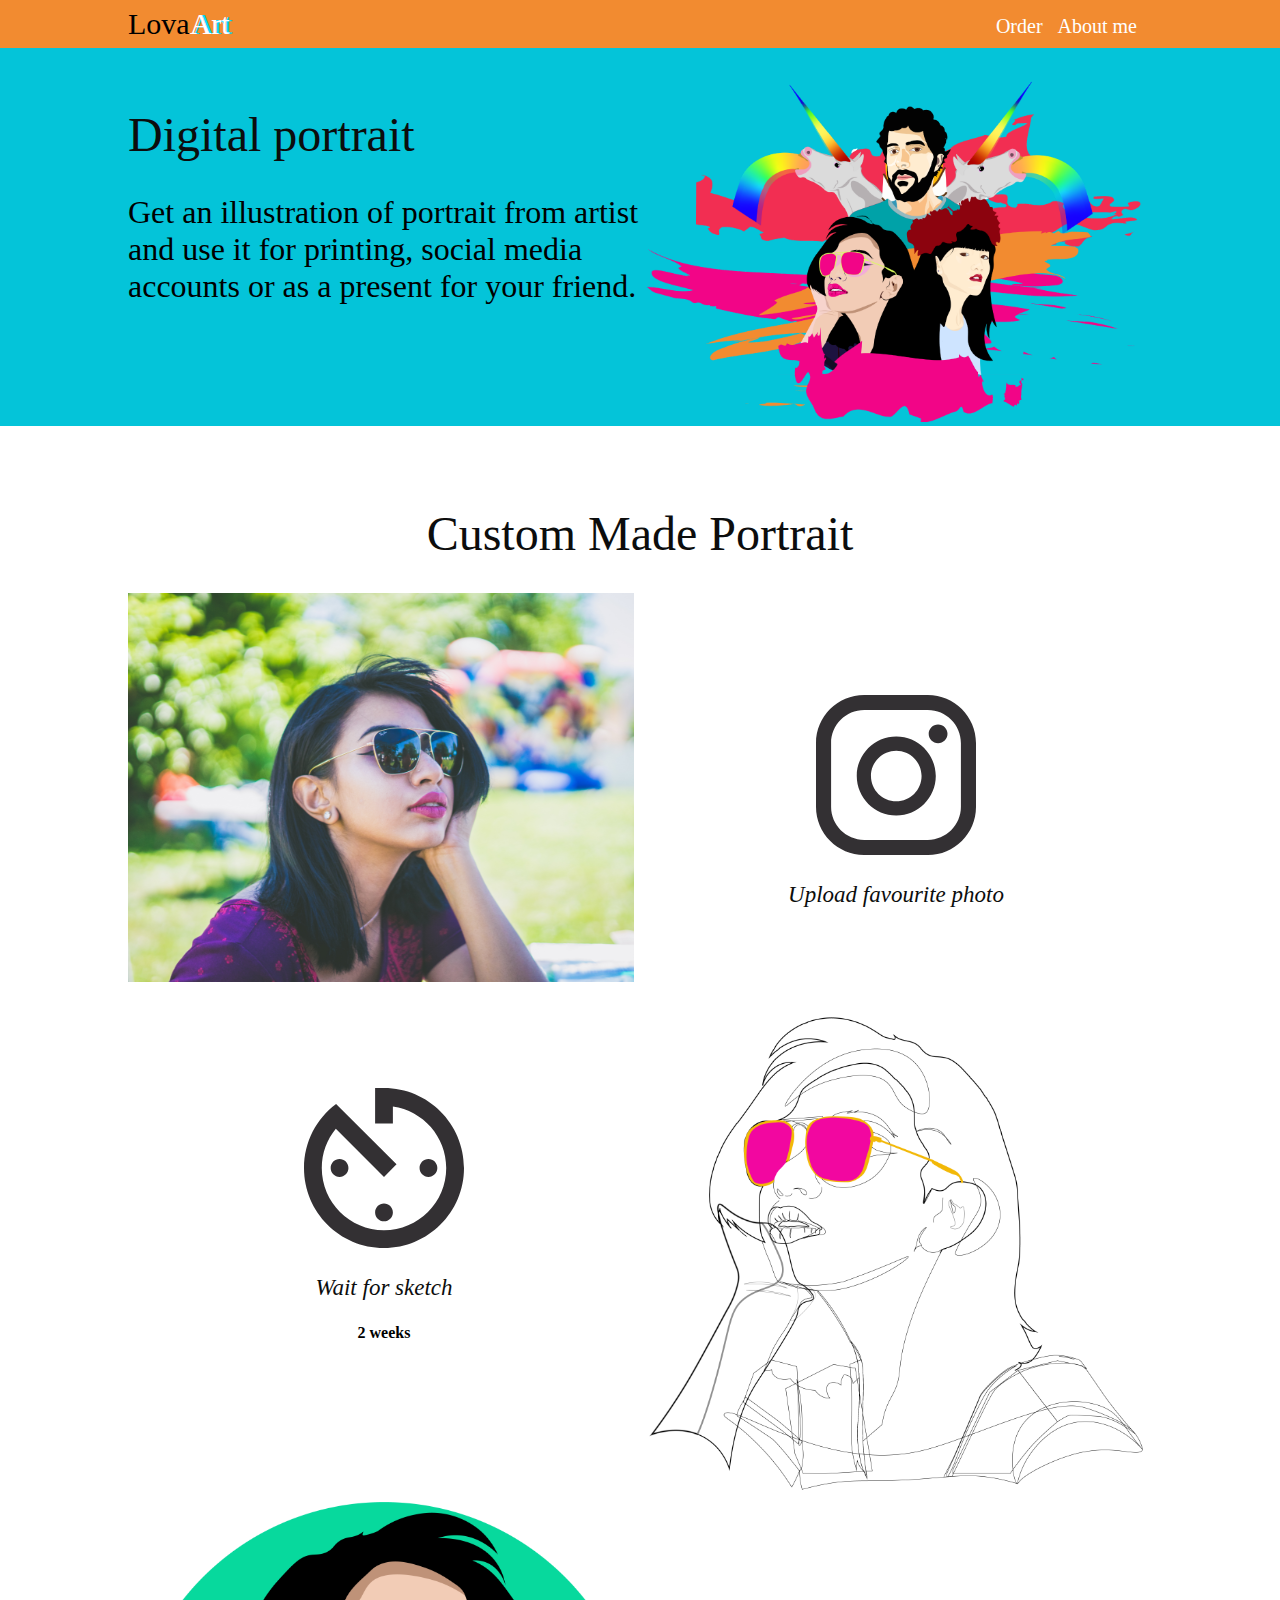
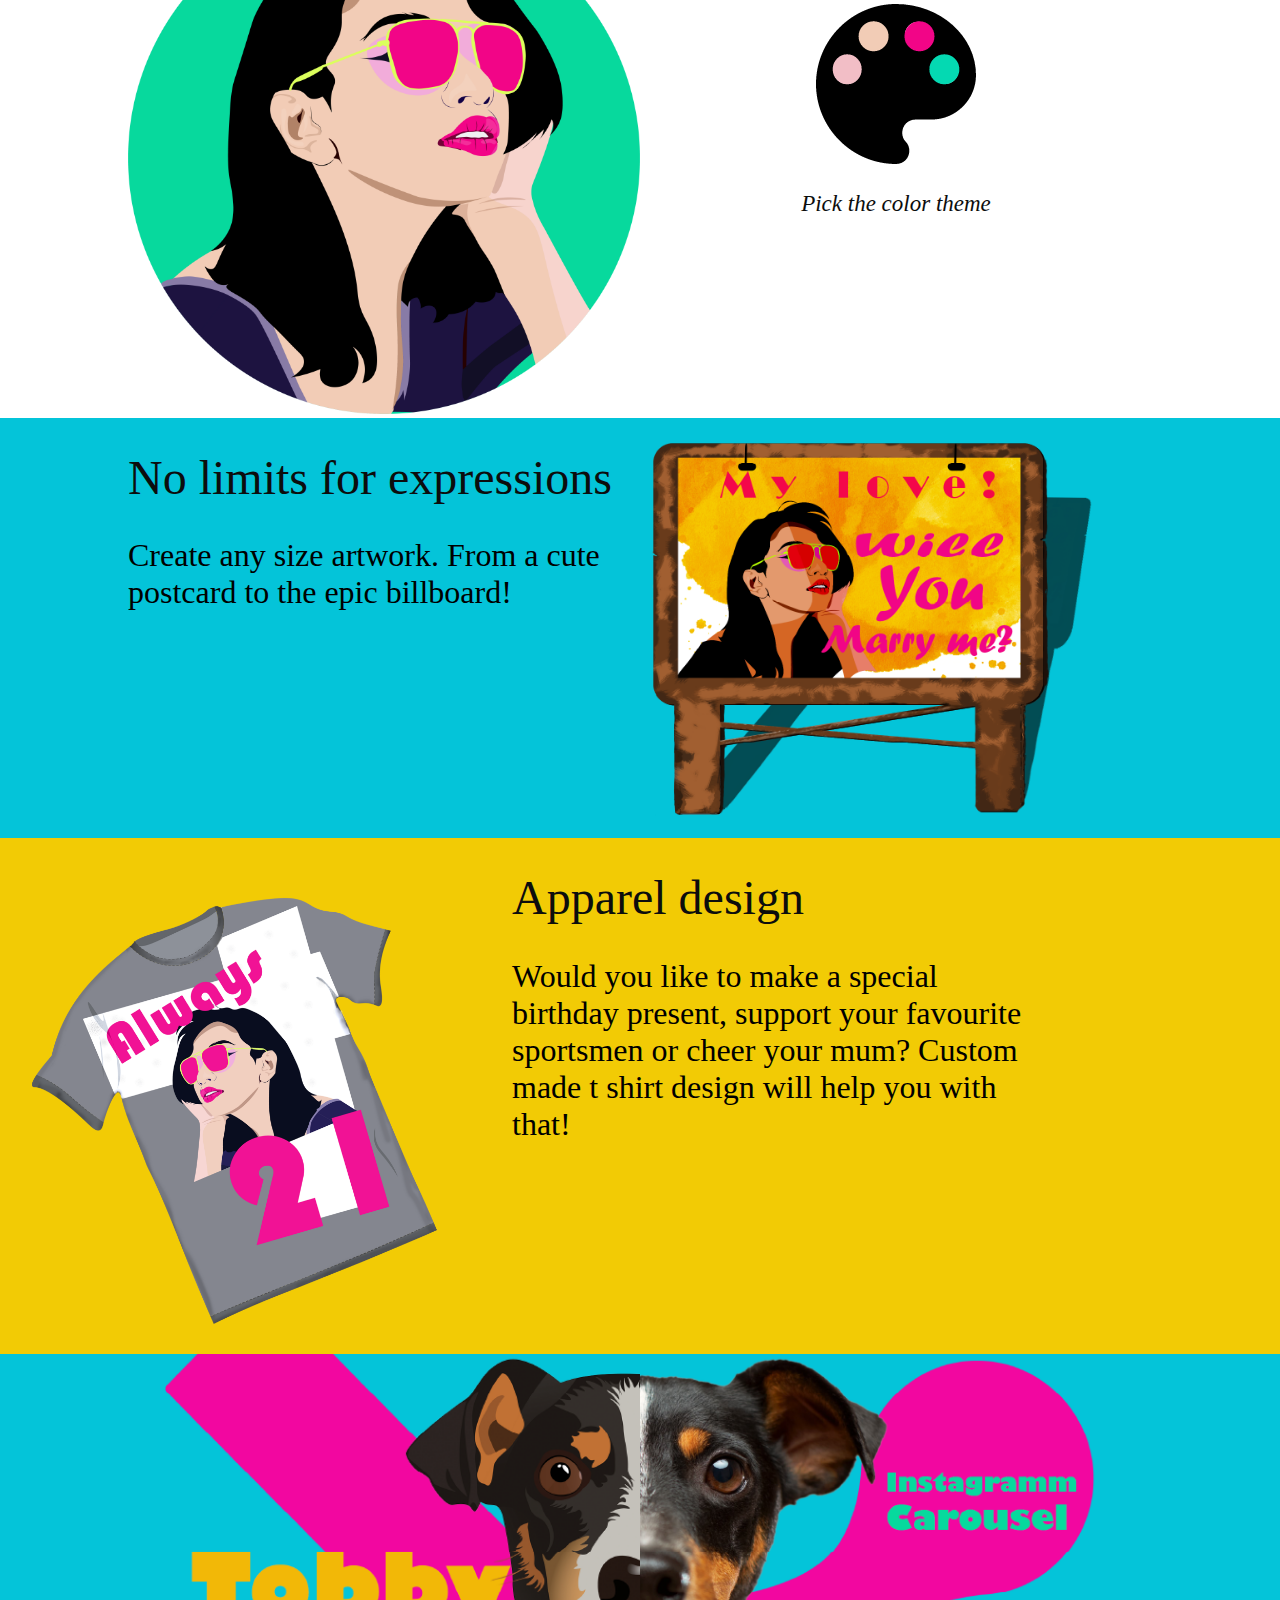
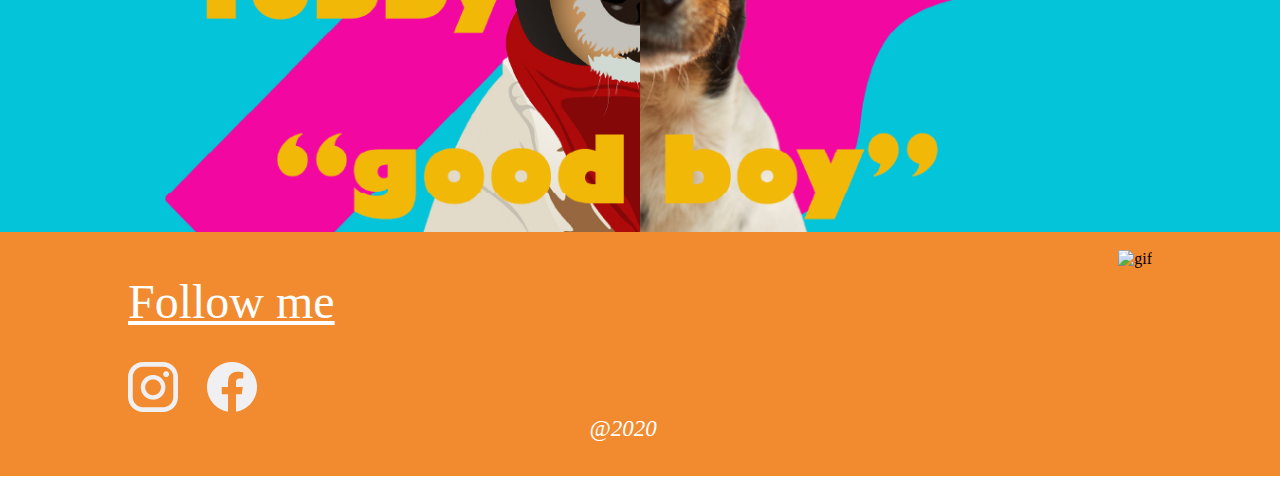
==== index.html @ 61b143bd "2ndItteration" ====
<!DOCTYPE html>
<html lang="en">
    <head>
        <!-- The head is used for metadata, data about data. None of this is displayed in the browser window! -->
        <meta charset="UTF-8">
        <title>LovaArt</title>
        <link rel="stylesheet" type="text/css" href="css/temp.css">
    </head>

    <body>
            <!-- Navigation & Header part-->
        <div class="top">
            <div class="top-container">
              <div id="nav-right">
                <ul>
                    <li><a href="index.html"><span id='lova'>Lova</span><span id='art'>Art</span></a></li>

                    <li><a class="navRightLink" href="about.html">About me</a></li>                    
                    <li><a class="navRightLink" href="order.html">Order</a></li>
         
                  </ul>              
              </div>
            </div>
          </div>

          <!-- Poster part-->
            <div id="poster">
                <div class="posterblock">
                    <div class="box1 order2"> 
                        <h1>Digital portrait</h1>
                        <h2>Get an illustration of portrait from artist and use it for printing, social media accounts or as a present for your friend.</h2>
                    </div>
                    <div class="box2 order1"> 
                        <img id="bannerImage" src="pictures/TopBoard.png" alt="Banner">
                    </div>
                </div>
            </div>

            

            <div class="spacer">
                <h1>Custom Made Portrait</h1>
            </div>
        <!--Process Part-->
            <section class="process">
            
                <div class="box3 order1">
                    <img class = "alignCenter850" src="pictures//Original.png" alt="Girl in a hoodie">
                </div>
                <div class="box4 order2">
                    <div class="center">
                        <img class="pushTop20 mediaHide850" src="pictures/Upload.png" alt="Upload">
                        <h3 class="center">Upload favourite photo</h3>
                    </div>
                </div>

                <div class="box3 order4">
                    <div class="center">
                    <img class="pushTop20 mediaHide850" src="pictures/Wait.png" alt="Wait">
                    <h3 class="center">Wait for sketch</h3>
                    <h4>2 weeks</h4>
                    </div>
                </div>
                <div class="box4 order3">
                    <img src="pictures/SketchHD.png" alt="Sketh of the girl">
                </div>
                
                <div class="box3 order5">
                    <img src="pictures/ColoredGirl.png" alt="Flat art Girl Portrait">
                </div>
                <div class="box4 order6">
                    <div class="center">
                    <img class="pushTop20 mediaHide850" src="pictures/Coloring.png" alt="Paint">
                    <h3 class="center">Pick the color theme</h3>
                    </div>
                </div>
            
        </section>            
           <!--offers Part-->
        <section class="promos">
            <div class="promoDiv">
                <div class="posterblock">
                    <div class="box1"> 
                        <h1>No limits for expressions</h1>
                        <h2>Create any size artwork. From a cute postcard to the epic billboard!</h2>
                    </div>
                    <div class="box2"> 
                        <img src="pictures/BoardwShadow.png" alt="Billboard with flatart">
                    </div>
                </div>
            </div> 

            <div  class="promoDiv, yellow">
                <div class="posterblock">
                    <div class="box1 order2"> 
                        <img src="pictures/ReadyTShirtFullRes.png"  alt="T-Shirt design">
                    </div>
                    <div class="box2 order1"> 
                        <h1>Apparel design</h1>
                        <h2>Would you like to make a special 
                            birthday present, support your favourite
                            sportsmen or cheer your mum?
                            
                            Custom made t shirt design will help you with that!</h2>
                    </div>
                </div>
            </div>
            

            <div class="promoDiv mediaHide850">
                <div class="posterblock">
                    <div class="bannerImage"> 
                        <img id="promoImage" src="pictures/Artboard1.png" alt="InstagrammCarousel">
                    </div>
                </div>
            </div> 

        </section>
        
        <footer>
            <div class="footer">
                <div class="footerInfo">
                    <img id="gifAbout" src="pictures/gifForWeb.gif" alt="gif">
                    <h1 class="contactLink" >Follow me</h1>
                    <div class="footerLink">
                    <img class="footerLinkImage" src="pictures/insta.png" alt="Link Instagram">

                    <img class="footerLinkImage" src="pictures/facebook.png" alt="Link facebook">                
                    </div>
                    <h3 style="color: white; margin: auto; text-align: center" class="mediaHide850">@2020</h3> 
                    
                </div>
                
            </div>
        </footer>
    </body>
</html>
---- css/temp.css ----
@import url('https://fonts.googleapis.com/css2?family=Pacifico&family=Permanent+Marker&display=swap');

body{
    background-color:#FFFFFF;
    margin: auto;
    max-width: 1280px;
    height: 100%;
    
   
}

/*Logo*/
#lova{
font-family: 'cooper';
font-size: 30px;
color: #000;
font-weight: black;
text-decoration: none;

}

#art{
    font-size: 30px;
    color: #fff;
    font-family: 'cooper';
    font-weight: black;
    text-decoration: none;
    text-shadow: 24px -40px 0px rgba(206,89,55,0), 3px 0px 0px #0BD5FF;
    }



h1{
    
    font-family: Gastromond;
    font-weight: normal;
    font-size: 3rem;
    text-align: left;
    color: #0c0d0d;
    
}
h2{
    font-family: Edita;
    font-weight: normal;
    font-size: 32px;
    text-align: left;
    color: #000;
}

h3{
    font-family: Edita;
    font-weight: normal;
    font-style: italic;
    font-size: 23px;
    text-align: left;
    color: #0c0d0d;
}

a{
    font-family: Edita;
    text-decoration: none;
    font-size: 20px;
    text-align: left;
    color: #fff;
    margin-right: 15px;
}

a:hover{
    color:#04C4D9;
}

p{
    font-family: Edita;
    font-size: 22;
}

.bold{
    font-weight: bold;
}

/* TopNAvigation */

 .top{
    position: absolute;
    top:0px;
    left: 0;
    display: flex;
    width: 100%;
    height: 48px;
    background-color: #F28B30;
 }
 
 .top-container{
    
    margin: auto;
    width: 55%;
    display: inline-block;
    
}
#nav-right{
    vertical-align: middle;
}
.navRightLink{
    float: right;
    margin-top: 8px;
    }
  ul {
    list-style-type: none;
    margin: 0;
    padding: 0;
  }

  li {
    display: inline;
    margin-right: 10px;
  }


#poster{
    display: flex;
    padding-top: 75px;
    width: 100%;
    top: 48px;
    background-color: #04C4D9;
}
.spacer{
    padding-top: 60px
}

/* Top poster */

.posterblock{
    width: 80%;
    display: inline-flex;
    margin:0px auto;
    justify-content: center;
}
#bannerImage{
    width: 100%;
}
.box1{
    width: 50%;
}

.box2{
    width: 50%;
    align-items: center;

}

.box3{
    margin: 0 auto;
    width:50%;
}  
.box4{   
    margin: 0 auto;
    width:50%;
}

.center{
    text-align: center;
}
.pushTop20{
    margin-top: 20%;
}


.spacer h1{
    text-align: center;
    align-self: center;
    width: 100%;
    margin-top: 20px;
}
.spacerTwo h2{
    text-align: center;
    align-self: center;
    width: 100%;
    margin-top: 20px;
}

.process{
    
    width: 80%;
    
    
    display: flex;
    flex-wrap: wrap;
    margin-left: auto;
    margin-right: auto;
    
    
}
img{
    max-width: 100%;
    max-height:100%;
}
.offers{
    position: absolute;
    left: 0;
    display: flex;
    align-items: center;
    width: 100%;
    height: 450px;
    background-color: #04C4D9;

}
.red{
    background-color: #F22E52;
}



/*Promos*/

.promoDiv{
    background-color: #04C4D9;
    width: 100%;
    display: flex;
    flex-direction: row;
}





/*footer*/


.footer {
    height: 244px;
    width: 100%;
    background: #F28B30;
    clear: both;
}

.footerInfo{
    width: 80%;
    height:100%;
    margin:auto;
    padding-top: 10px;
}

#promoImage{
    width: 100%;
    height: 100%;
}

.footerLink{
    color: white; 
    cursor: pointer; 
    
}
.footerLink :hover{
    color: black;
}

.footerLinkImage{
    margin-right: 10px;
    cursor: pointer; 
    margin-right: 25px;
}
.footerLinkImage:hover{
    filter: invert(100%);
}


.yellow{
    background-color: #F2CB05;
}

.contactLink{
    color: white; 
    cursor: pointer; 
    text-decoration: underline;
}

h1.contactLink:hover{
    color: #04C4D9;
}


/*Contact Me Page*/

/*Offer options*/
.row {
    
    display: flex;
    justify-content: space-between;
    flex-wrap: wrap;
    margin-left: auto;
    margin-right: auto;
    
  }

.column {
    float: left;
    display: flex;
    flex-direction: column;
    min-width: 200px;
    width: 27%;
    height: 500px;
    background-color: #F0F0F2;
    padding: 20px;
    //border-style: solid;
    margin: auto;
    text-align: center;
    
  }
  
 .column h2{
    text-align: center;
 }

 .column h3{
    text-align: center;
 }


 .clickable:active{
    
     border:5px solid #04D9B2;
 }

/*Contact Form*/

input[type=text], select, textarea {
    font-family: Edita;
    font-size: 28px;
    font-style: italic;
    color: black;
    width: 100%; 
    padding: 12px; 
    background-color: #E9E9E9;
    box-sizing: border-box; 
    margin-top: 8px; 
    margin-bottom: 16px; 
    resize: vertical; 
    border:  #959595;
  }

  ::placeholder { 
    color: black;
    opacity: 1; 
  }



  .centerDiv{
    text-align: center;
    margin: auto;
  }

  #submitButton{
    font-family: Edita;
    font-weight: bold;
    font-size: 60px;
    background-color: #FFFFFF;
    color: #707070;
    padding: 4px 10px 0px 10px;
    border: 3px solid #959595;
    border-radius: 12px;
    cursor: pointer;
   
  }

  #submitButton:hover{
    background-color: #dadada;
    color: rgb(4, 158, 4);
    border: 3px solid rgb(4, 158, 4);;
    box-sizing: border-box;
  }
  
  /* Add a background color and some padding around the form */
  .container {
    border-radius: 5px;
    //background-color: #f2f2f2; 
    padding: 20px;
   
  }

    #subject{
    
    background-color: white;
    border: 1px solid black;
    }


    /*About Page Start*/
    .aboutBox{
        display: flex;
        flex-direction: row;
    }

    .aboutImage{
        width: 50%;
    }
    .aboutImage h3{
    text-align: center;
}

    .aboutText{
        width: 50%;
        margin-left: 10px;
    }
    
    #gifAbout{
    height: 80%;
    float: right;
    margin-top: 8px;
        
    }

    /*About Ends Start*/


    /* Thank you */
    .divFlex{
        display: flex;
    }
    .thanksText{
        text-align: center;
        color: #000;
    }


/* Media */
@media only screen and (max-width: 1500px) {
    .top-container {
        width: 80%;
    }
}




@media only screen and (max-width: 850px) {
   

     .top-container {
            width: 80%;
    }
    

    h1{
        font-size: 2rem;
        text-align: center;
    }

    h2{
        font-size: 1.2rem;
    }

    li {
        display: inline;
        margin-right: auto;
      }
    
   
    .posterblock{
        display: flex;
        flex-direction: column;
        width: 80%;
        margin:0px auto;
        justify-content: center;
    }
    
    .process {
        width: 100%;
        display: flex;
        flex-wrap: wrap;
        flex-direction: column;
    }
    
    .box1{
        margin:0px auto;
        width:100%;
        
    }
    .box2{
        margin:0px auto;
        width:100%;
        order: 1;
        
    }

    .box3{
        margin:0px auto;
        width:100%;
        
    }  
    .box4{
        margin:0px auto;
        width:100%;
    }
    .order1{
        order: 1
    }
    
    .order2{
        order:2
    }
    
    .order3{
        order: 3
    }

    .order4{
        order: 4
    }
    
    .order5{
        order: 5
    }
    
    .order6{
        order: 6
    }

    .mediaHide850{
        display: none;
    }

    .alignCenter850{
        display: block;
        margin-left: auto;
        margin-right: auto;
    }

    .footer{
        height: 180px;
    }
    .footerLink {
        margin: auto;
        display: flex;
        height: 25%;
        width: 25%;
    }


    .footerLinkImage{
        margin: auto;  
        max-width: 25px;
        max-height: auto;
    }

    #gifAbout{
        display: none;
    }

 

 
    /*Contact form media queries*/

    .row{
        justify-content: space-evenly;
    }

    .column{
    height: 300px;
    width: 33%;
    border: 1px solid black;
    min-width: none;
    }

    .three{
        margin-top: 10px;
    }

} 
/*End of media 850*/







@media only screen and (max-width: 540px) {


    /* Global and Main Page*/

    h1{
        font-size: 1.5rem;
    }
    h2{
        font-size: 1rem;
    }
    h3{
        font-size:1rem;
    }
    a{
        font-size: 12px;
    }

    p {

        font-size: 14px;
    }

    #lova{
        font-family: 'cooper';
        font-size: 15px;
        color: #000;
        font-weight: black;
        text-decoration: none;
        
        }
        
    #art{
            font-size: 15px;
            color: #fff;
            font-family: 'cooper';
            font-weight: black;
            text-decoration: none;
            text-shadow: 24px -40px 0px rgba(206,89,55,0), 3px 0px 0px #0BD5FF;
    }

    .navRightLink {
        margin-top: 4px;
    }

    .spacer{
        padding-top: 20px
    }

    .top{
        height: 24px;
    }
    #poster{
        padding-top: 38px;
    }

    .footer{
        height: 122px;
    }

    .footerLink {
        margin: auto;
        display: flex;
        height: 25%;
        width: 25%;
    }

    .footerLinkImage{
        margin: auto;  
        max-width: 25px;
        max-height: auto;
    }
    #gifAbout {
        height: 10%;
        width: 19%;
        float: right;
        margin-top: 8px;
    }

    .column {
        float: left;
        display: flex;
        flex-direction: column;
        min-width: 200px;
        width: 27%;
        height: 500px;
        background-color: #F0F0F2;
        padding: 10px;
        border-style: solid;
        margin: auto;
        text-align: center;
        flex-wrap: wrap;
        justify-content: center;
    }

    input[type=text], select, textarea {
        font-size: 14px;
    }

    #submitButton {
        font-family: Edita;
        font-weight: bold;
        font-size: 40px;
        background-color: #FFFFFF;
        color: #707070;
        padding: 4px 10px 0px 10px;
        border: 3px solid #959595;
        border-radius: 8px;
        cursor: pointer;
        
        
    }


    /*Contact form media queries*/

    .row{
        justify-content: space-evenly;
    }

    .column{
    height: 300px;
    width: 33%;
    border: 1px solid black;
    min-width: none;
    }

    .three{
        margin-top: 10px;
    }


}
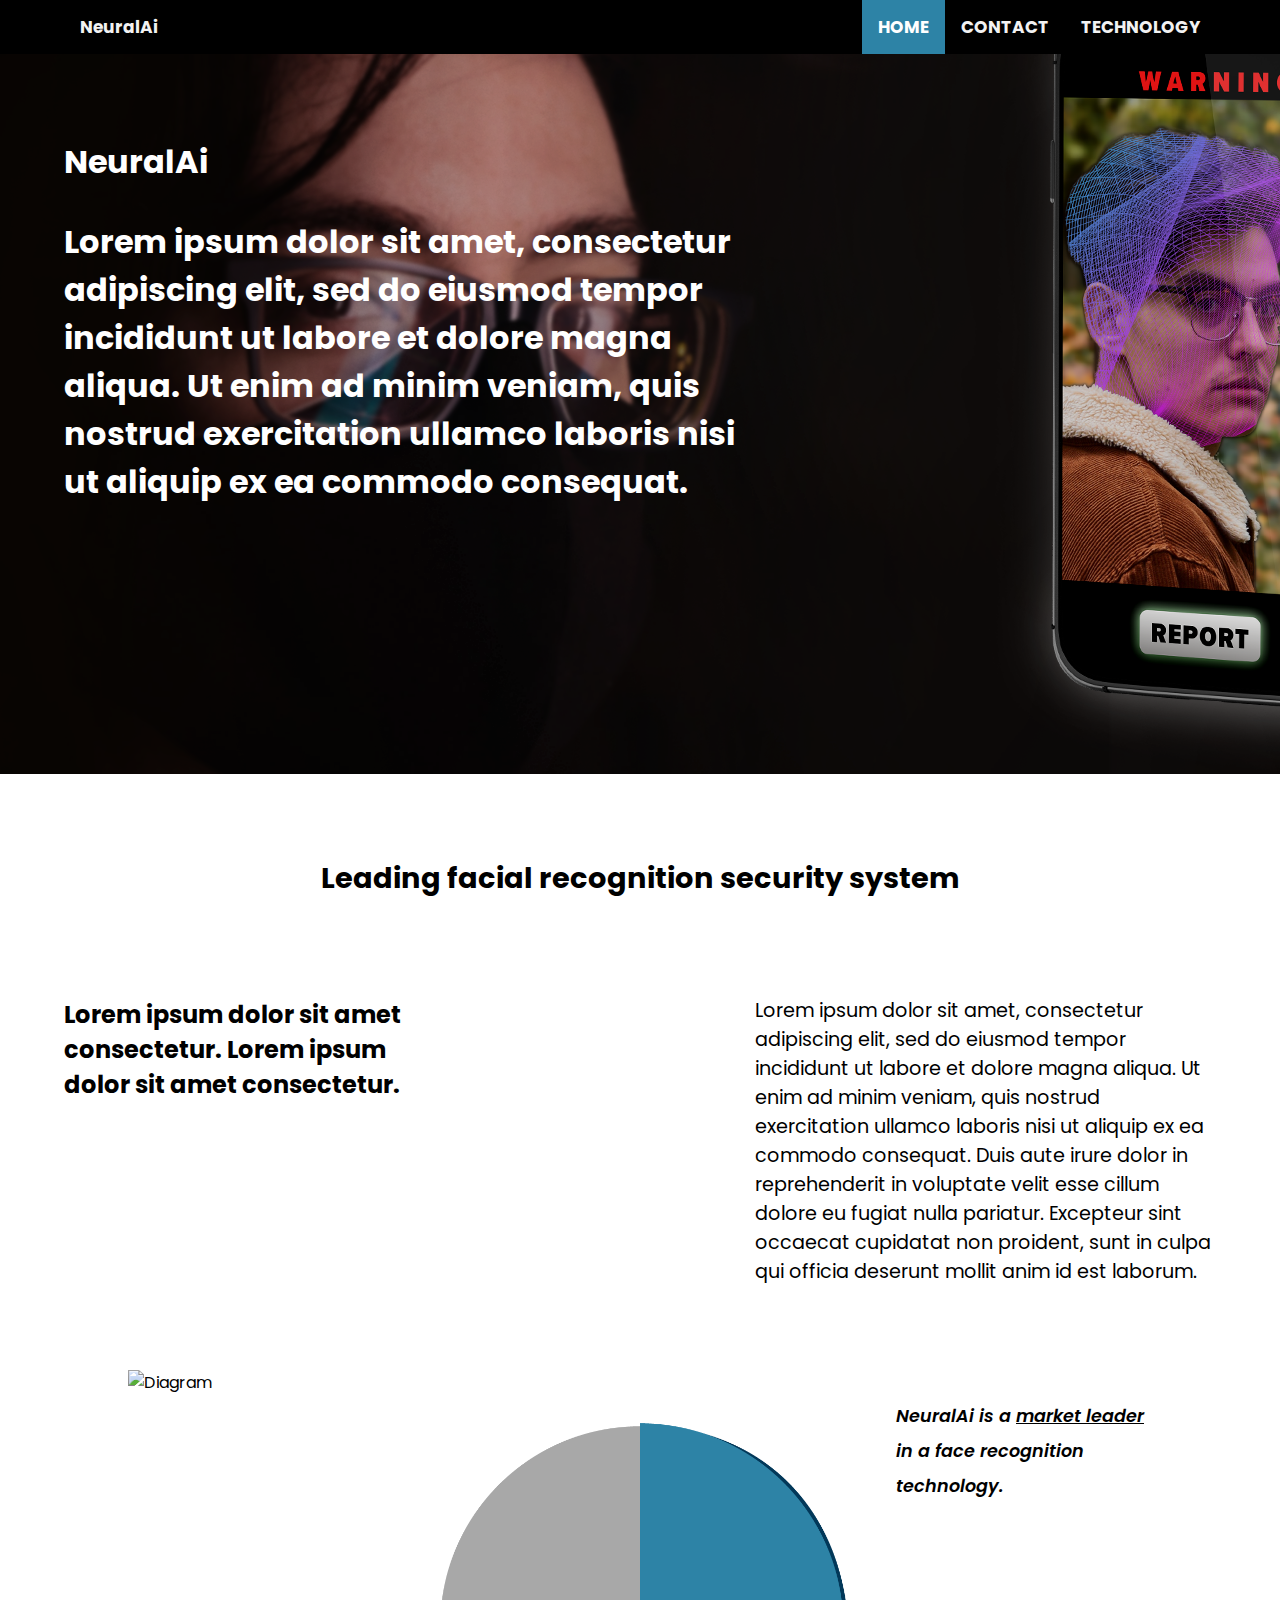
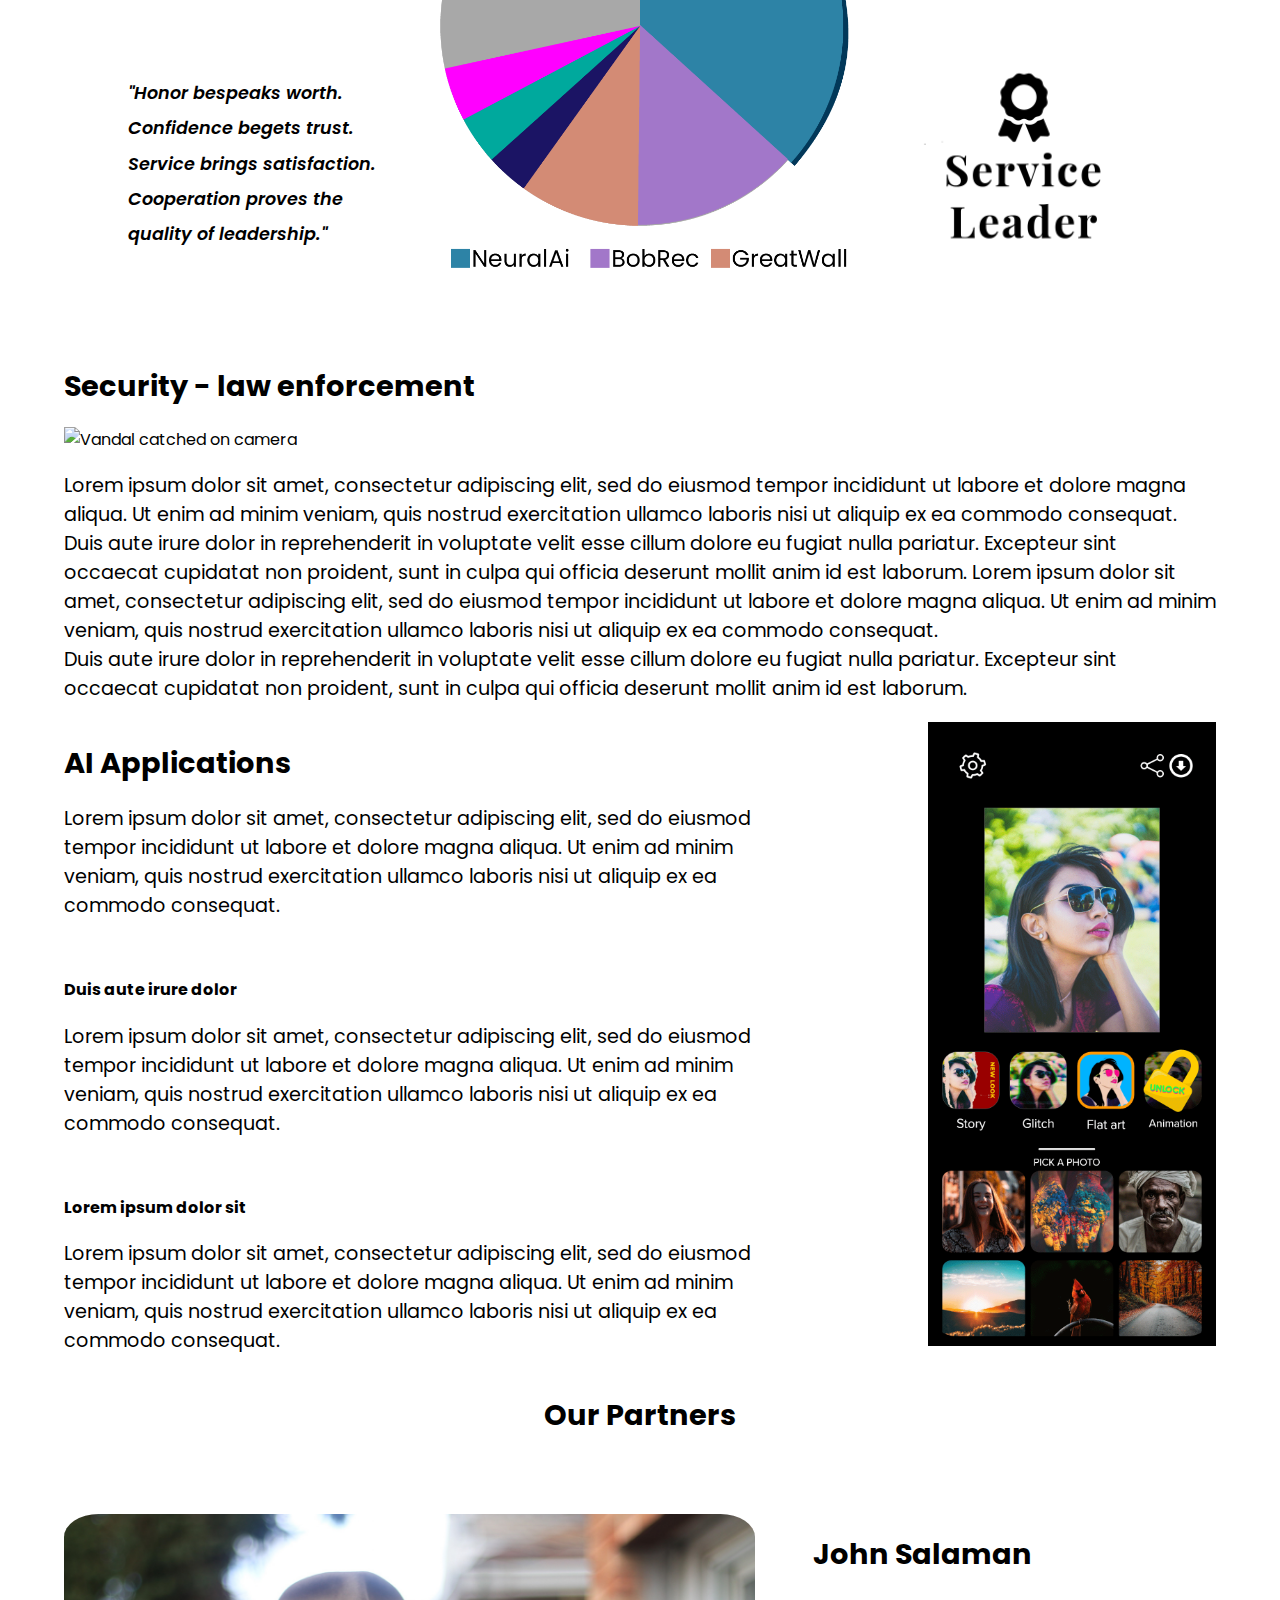
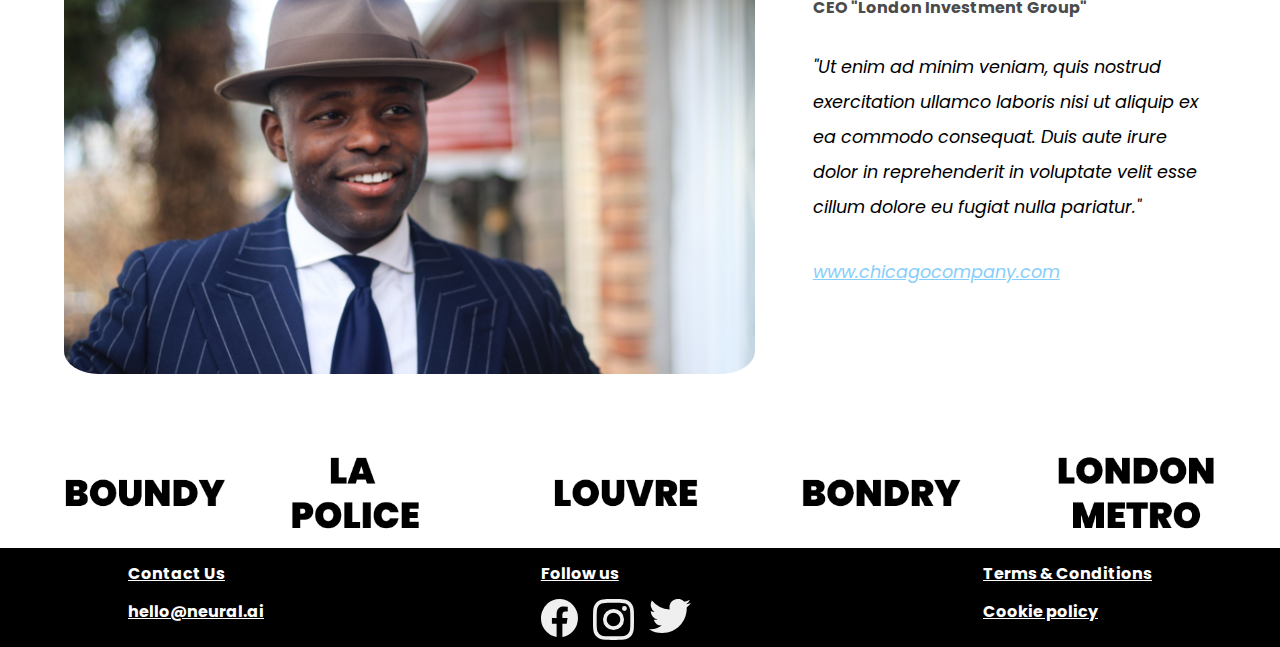
==== commit 1b7cd500: "no folder" ====
--- a/index.html
+++ b/index.html
@@ -1,138 +1,188 @@
+<!doctype html>
 
-<!DOCTYPE html>
 <html lang="en">
-    <head>
-        <!-- The head is used for metadata, data about data. None of this is displayed in the browser window! -->
-        <meta charset="UTF-8">
-        <title>LovaArt</title>
-        <link rel="stylesheet" type="text/css" href="css/temp.css">
-    </head>
+<head>
+  <meta charset="utf-8">
 
-    <body>
-            <!-- Navigation & Header part-->
-        <div class="top">
-            <div class="top-container">
-              <div id="nav-right">
-                <ul>
-                    <li><a href="index.html"><span id='lova'>Lova</span><span id='art'>Art</span></a></li>
+  <title>NeuralAi</title>
+  <meta name="description" content="NeuralAi">
+  <meta name="author" content="SitePoint">
 
-                    <li><a class="navRightLink" href="about.html">About me</a></li>                    
-                    <li><a class="navRightLink" href="order.html">Order</a></li>
-         
-                  </ul>              
-              </div>
+  <link rel="stylesheet" href="style.css">
+  <link rel="stylesheet" href="https://cdnjs.cloudflare.com/ajax/libs/font-awesome/4.7.0/css/font-awesome.min.css">
+  
+
+  <link rel="preconnect" href="https://fonts.gstatic.com">
+  <link href="https://fonts.googleapis.com/css2?family=Poppins:ital,wght@0,100;0,200;0,300;0,400;0,500;0,600;0,700;0,800;0,900;1,100;1,200;1,300;1,400;1,500;1,600;1,700;1,800;1,900&display=swap" rel="stylesheet">
+    
+  <link rel="preconnect" href="https://fonts.gstatic.com">
+  <link href="https://fonts.googleapis.com/css2?family=Yusei+Magic&display=swap" rel="stylesheet">
+
+</head>
+
+<body>
+    <header>
+        <div class="sectionWidthHeader">
+        <div class="topnav" id="myTopnav">
+            <a  href="index.html" id="logo">NeuralAi</a>
+            <a  href="tech.html">TECHNOLOGY</a>
+            <a  href="Contact.html">CONTACT</a>
+            <a  class="active" href="index.html">HOME</a>
+            
+            <a href="javascript:void(0);" class="icon" onclick="myFunction()">
+              <i class="fa fa-bars"></i>
+            </a>
+          </div>
+        </div>
+    </header>
+
+        <section class="posterSection">
+            <div class="sectionWidth">
+                <div class="posterText">
+                <h2>NeuralAi</h2>
+                <h3>Lorem ipsum dolor sit amet, consectetur adipiscing elit, sed do eiusmod tempor incididunt ut labore et dolore magna aliqua. Ut enim ad minim veniam, quis nostrud exercitation ullamco laboris nisi ut aliquip ex ea commodo consequat.</h3>
             </div>
-          </div>
+        </div>
+        </section>
 
-          <!-- Poster part-->
-            <div id="poster">
-                <div class="posterblock">
-                    <div class="box1 order2"> 
-                        <h1>Digital portrait</h1>
-                        <h2>Get an illustration of portrait from artist and use it for printing, social media accounts or as a present for your friend.</h2>
+        <div class="sectionWidth paddingTop5">
+            <h1 class="centerText removeSmallScreen">Leading facial recognition security system</h1>
+            <div class="aboutFlex paddingTop5">
+                <div class="leftAbout">
+                    <h2>Lorem ipsum dolor sit amet consectetur. Lorem ipsum dolor sit amet consectetur. </h2>
+                </div>
+                <div class="rightAbout">
+                    <p class="aboutParagraph">Lorem ipsum dolor sit amet, consectetur adipiscing elit, sed do  eiusmod tempor incididunt ut labore et dolore magna aliqua. Ut enim ad minim veniam, quis nostrud exercitation ullamco laboris nisi ut aliquip ex ea commodo consequat. Duis aute irure dolor in reprehenderit in voluptate velit esse cillum dolore eu fugiat nulla pariatur. Excepteur sint occaecat cupidatat non proident, sunt in culpa qui officia deserunt mollit anim id est laborum.</p>
+                </div>
+            </div>
+        </div>
+
+
+    
+        <div class="diagramSection paddingTop5">
+
+
+            <div class="flex-container">
+
+                <div class="flex-items25">
+                    <div class="flex-row">
+                            <div class="diagramImage">
+                                <img  class="pain" src="Images/forbes.png" alt="Diagram">
+                            </div>
+                        </div>
+
+                        <div class="flex-row">
+                            <div class="diagramImages">
+                                <h5 class="quoteDiagram">
+                                    "Honor bespeaks worth. Confidence begets trust. Service brings satisfaction. Cooperation proves the quality of leadership."</h5>
+                            </div>
+                        </div>
                     </div>
-                    <div class="box2 order1"> 
-                        <img id="bannerImage" src="pictures/TopBoard.png" alt="Banner">
-                    </div>
+                    
+                    
+                
+
+                <div class="flex-items50">
+                    <div class="diagramImage">
+                        <img  class="pain" src="Images/Diagram.png" alt="Diagram"></div>
+                </div>
+
+                <div class="flex-items25">
+                    <div class="flex-row">
+                            <div class="diagramImages">
+                                <div class="quoteDiagram">
+                                <h5>NeuralAi is a <span style="text-decoration: underline;">market leader</span> in a face recognition technology.</h5>
+                                </div>
+                            </div>
+                        </div>
+
+                        <div class="flex-row">
+                            <div class="diagramImage">
+                                <img  class="pain" src="Images/GoodPerspective.png" alt="Buisness grow">
+                            </div>
+                        </div>
+                </div>
+             </div>
+        </div>
+
+        <div class="sectionWidth paddingTop5">
+            <h1>Security - law enforcement</h1>
+            <div class="upperShowcase">
+                <div class="leftUpperShowcaseImage">
+                    <img  class="pain" src="Images/CriminalRecorded.png" alt="Vandal catched on camera">
+                </div>
+
+                <div class="rightUpperShowcaseText">
+                        <p>Lorem ipsum dolor sit amet, consectetur adipiscing elit, sed do eiusmod tempor incididunt ut labore et dolore magna aliqua. Ut enim ad minim veniam, quis nostrud exercitation ullamco laboris nisi ut aliquip ex ea commodo consequat. </br>    Duis aute irure dolor in reprehenderit in voluptate velit esse cillum dolore eu fugiat nulla pariatur. Excepteur sint occaecat cupidatat non proident, sunt in culpa qui officia deserunt mollit anim id est laborum. Lorem ipsum dolor sit amet, consectetur adipiscing elit, sed do eiusmod tempor incididunt ut labore et dolore magna aliqua. Ut enim ad minim veniam, quis nostrud exercitation ullamco laboris nisi ut aliquip ex ea commodo consequat.</br>   Duis aute irure dolor in reprehenderit in voluptate velit esse cillum dolore eu fugiat nulla pariatur. Excepteur sint occaecat cupidatat non proident, sunt in culpa qui officia deserunt mollit anim id est laborum. </p>
                 </div>
             </div>
 
-            
+            <div class="bottomShowcase">
+                <div class="leftBottomShowcaseText">
+                    <h1>AI Applications</h1>
+                    <p>Lorem ipsum dolor sit amet, consectetur adipiscing elit, sed do eiusmod tempor incididunt ut labore et dolore magna aliqua. Ut enim ad minim veniam, quis nostrud exercitation ullamco laboris nisi ut aliquip ex ea commodo consequat. </p>
+                    <br>
+                    <h2>Duis aute irure dolor</h2>
+                    <p>Lorem ipsum dolor sit amet, consectetur adipiscing elit, sed do eiusmod tempor incididunt ut labore et dolore magna aliqua. Ut enim ad minim veniam, quis nostrud exercitation ullamco laboris nisi ut aliquip ex ea commodo consequat. </p>
+                    <br>
+                    <h2>Lorem ipsum dolor sit </h2>
+                    <p>Lorem ipsum dolor sit amet, consectetur adipiscing elit, sed do eiusmod tempor incididunt ut labore et dolore magna aliqua. Ut enim ad minim veniam, quis nostrud exercitation ullamco laboris nisi ut aliquip ex ea commodo consequat. </p>
+                </div>
+                <div class="rightBottomShowcaseImage">
+                    <img  class="pain smallScreenImage" src="Images/3Screen.png" alt="Face Application Transformer">
+                    <img  class="pain bigScreenGif" src="Images/portraitMixing.gif" alt="Gif">
+                </div>
+            </div>
+        </div>
 
-            <div class="spacer">
-                <h1>Custom Made Portrait</h1>
-            </div>
-        <!--Process Part-->
-            <section class="process">
-            
-                <div class="box3 order1">
-                    <img class = "alignCenter850" src="pictures//Original.png" alt="Girl in a hoodie">
-                </div>
-                <div class="box4 order2">
-                    <div class="center">
-                        <img class="pushTop20 mediaHide850" src="pictures/Upload.png" alt="Upload">
-                        <h3 class="center">Upload favourite photo</h3>
-                    </div>
+        <div class="sectionWidth">
+            <h1 class="centerText">Our Partners</h1>
+            <div class="flexWrapper paddingTop5">
+                <div class="partnerphoto"> 
+                    <img  class="pain borderRadius" src="Images/dapper-joe-RBE8ZZV.jpg" alt="Investor">
                 </div>
 
-                <div class="box3 order4">
-                    <div class="center">
-                    <img class="pushTop20 mediaHide850" src="pictures/Wait.png" alt="Wait">
-                    <h3 class="center">Wait for sketch</h3>
-                    <h4>2 weeks</h4>
-                    </div>
-                </div>
-                <div class="box4 order3">
-                    <img src="pictures/SketchHD.png" alt="Sketh of the girl">
-                </div>
-                
-                <div class="box3 order5">
-                    <img src="pictures/ColoredGirl.png" alt="Flat art Girl Portrait">
-                </div>
-                <div class="box4 order6">
-                    <div class="center">
-                    <img class="pushTop20 mediaHide850" src="pictures/Coloring.png" alt="Paint">
-                    <h3 class="center">Pick the color theme</h3>
-                    </div>
-                </div>
-            
-        </section>            
-           <!--offers Part-->
-        <section class="promos">
-            <div class="promoDiv">
-                <div class="posterblock">
-                    <div class="box1"> 
-                        <h1>No limits for expressions</h1>
-                        <h2>Create any size artwork. From a cute postcard to the epic billboard!</h2>
-                    </div>
-                    <div class="box2"> 
-                        <img src="pictures/BoardwShadow.png" alt="Billboard with flatart">
-                    </div>
-                </div>
-            </div> 
-
-            <div  class="promoDiv, yellow">
-                <div class="posterblock">
-                    <div class="box1 order2"> 
-                        <img src="pictures/ReadyTShirtFullRes.png"  alt="T-Shirt design">
-                    </div>
-                    <div class="box2 order1"> 
-                        <h1>Apparel design</h1>
-                        <h2>Would you like to make a special 
-                            birthday present, support your favourite
-                            sportsmen or cheer your mum?
-                            
-                            Custom made t shirt design will help you with that!</h2>
-                    </div>
+                <div class="partnerText"> 
+                    <h1>John Salaman</h1>
+                    <h2 style="color:rgb(75, 75, 75)">CEO "London Investment Group"</h2>
+                    <h5 class="partnerDescription">"Ut enim ad minim veniam, quis nostrud exercitation ullamco laboris nisi ut aliquip ex ea commodo consequat. Duis aute irure dolor in reprehenderit in voluptate velit esse cillum dolore eu fugiat nulla pariatur."</h5>
+                    <h5 class="link"><a href="https://en.wikipedia.org/wiki/List_of_companies_in_the_Chicago_metropolitan_area" target="_blank">www.chicagocompany.com</a></h5>
                 </div>
             </div>
+        </div>
+
+        <div class="sectionWidth paddingTop5">
+            <img  class="pain borderRadius" src="Images/partnerList.png" alt="partnerlist">
+        </div>
+</body>
+<footer>
+    <div class="footerWraper">
+        <div class="footerColumn">
+            <h2 class="footerLink"><a href="">Contact Us</a></h2>
+            <h2 class="footerLink">hello@neural.ai</h2>
+        </div>
+        <div class="footerColumn centerFooterColumn">
+            <h2 class="footerLink">Follow us</h2>
+            <div class="socialLinks">
+                <div class="socialIcons">
+                    <a href="https://www.facebook.com/oleg.shestakov.148"><img  class="icons" src="Images/Icon awesome-facebook.svg" alt="facebook"></a>
+                </div>
+                <div class="socialIcons">
+                    <a href="https://www.instagram.com/olee_art/"><img  class="icons" src="Images/Icon awesome-instagram.svg" alt="insta"></a>
+                </div>
+                <div class="socialIcons">
+                    <a href="https://twitter.com/ecsaonline?lang=en"><img  class="icons" src="Images/Icon awesome-twitter.svg" alt="twitter"></a>
+                </div>
+            </div>
+        </div>
+
+        <div class="footerColumn">
+            <h2 class="popup footerLink" onclick="footerPop1()"> Terms & Conditions <span class="popuptext" id="myPopup1">coming soon</span></h2>
+            <h2 class="popup footerLink" onclick="footerPop2()"> Cookie policy <span class="popuptext" id="myPopup2">coming soon</span></h2>
             
+        </div>
+    </div>
+</footer>
 
-            <div class="promoDiv mediaHide850">
-                <div class="posterblock">
-                    <div class="bannerImage"> 
-                        <img id="promoImage" src="pictures/Artboard1.png" alt="InstagrammCarousel">
-                    </div>
-                </div>
-            </div> 
-
-        </section>
-        
-        <footer>
-            <div class="footer">
-                <div class="footerInfo">
-                    <img id="gifAbout" src="pictures/gifForWeb.gif" alt="gif">
-                    <h1 class="contactLink" >Follow me</h1>
-                    <div class="footerLink">
-                    <img class="footerLinkImage" src="pictures/insta.png" alt="Link Instagram">
-
-                    <img class="footerLinkImage" src="pictures/facebook.png" alt="Link facebook">                
-                    </div>
-                    <h3 style="color: white; margin: auto; text-align: center" class="mediaHide850">@2020</h3> 
-                    
-                </div>
-                
-            </div>
-        </footer>
-    </body>
-</html>+<script src="scripts.js"></script>
+</html>
--- a/style.css
+++ b/style.css
@@ -0,0 +1,905 @@
+body {
+    margin: 0;
+    font-family:  'Poppins', sans-serif, Arial, Helvetica, sans-serif;
+  }
+  header{
+      width: 100%;
+      background-color: #000000;
+      
+      
+  }
+
+  /* Small Classes */
+
+.centerText{
+  text-align: center;
+}
+
+.paddingTop5{
+  padding-top: 5%;
+}
+.paddingBottom5{
+  padding-bottom: 5%;
+}
+
+.borderRadius{
+  border-radius: 5%;
+}
+.link{
+  color:lightskyblue;
+  font-weight: 400;
+
+}
+
+
+
+  a, a:visited {
+    color: inherit;
+}
+
+  h5{
+    font-size: 2em;
+    font-weight: 600;
+    font-style: italic;
+    line-height: 2em;
+}
+/* Header */
+  .sectionWidthHeader{
+    
+    width: 80%;
+    margin: auto;
+    }
+
+  .topnav {
+    overflow: hidden;
+    background-color: #000000;
+  }
+  
+  .topnav a {
+    float: right;
+    display: block;
+    color: #f2f2f2;
+    text-align: center;
+    padding: 14px 16px;
+    text-decoration: none;
+    font-size: 17px;
+    
+    font-weight: 700;
+  }
+  
+  .topnav a:hover {
+    background-color: #ffffff;
+    color: black;
+  }
+  
+  .topnav a.active {
+    background-color: #2D83A6;
+    color: white;
+  }
+  
+  .topnav .icon {
+    display: none;
+  }
+
+#logo{
+    float:left;
+}
+
+/* Footer */
+footer{
+    width: 100%;
+    background-color: #000000;
+    height: auto;
+}
+
+.footerWraper{
+    width: 80%;
+    margin: auto;
+    display: flex;
+    justify-content: space-between;
+}
+
+.footerLink{
+    color:white;
+    size: 0.8em;
+    text-decoration: underline;
+}
+
+
+.socialLinks{
+    display: flex;
+}
+
+.socialIcons{
+    padding-right: 5px;
+}
+
+.icons{
+    width: 80%;
+    height: auto;
+}
+
+.popup {
+  position: relative;
+  
+  cursor: pointer;
+  -webkit-user-select: none;
+  -moz-user-select: none;
+  -ms-user-select: none;
+  user-select: none;
+}
+
+/* The actual popup */
+.popup .popuptext {
+  visibility: hidden;
+  width: 160px;
+  background-color: rgb(20, 0, 107);
+  color: #fff;
+  text-align: center;
+  border-radius: 6px;
+  padding: 8px 2px;
+  position: absolute;
+  z-index: 1;
+  bottom: 125%;
+  left: 50%;
+  margin-left: -80px;
+}
+
+/* Popup arrow */
+.popup .popuptext::after {
+  content: "";
+  position: absolute;
+  top: 100%;
+  left: 50%;
+  margin-left: -5px;
+  border-width: 5px;
+  border-style: solid;
+  border-color: #555 transparent transparent transparent;
+}
+
+/* Toggle this class - hide and show the popup */
+.popup .show {
+  visibility: visible;
+  -webkit-animation: fadeinout 4s linear forwards;
+    animation: fadeinout 4s linear forwards;
+  
+  
+}
+
+/* Add animation (fade in the popup) */
+
+@-webkit-keyframes fadeinout {
+    0%,100% { opacity: 0; }
+    90% { opacity: 1; }
+  }
+  
+  @keyframes fadeinout {
+    0%,100% { opacity: 0; }
+    90% { opacity: 1; }
+  }
+
+
+
+
+
+
+
+/* Poster */
+
+.posterSection{
+    width: 100%;
+    height: 80vh;
+    background: black;
+    background-image: url("Images/ReadyPoster.png");
+    background-repeat: no-repeat;
+    /*background-attachment: fixed;*/
+    background-position: center;
+}
+
+
+.sectionWidth{
+    width: 80%;
+    margin:auto;
+}
+
+.posterText{
+    padding-top: 5%;
+    width: 40%;
+    text-align: left;
+    color: #ffffff;
+    font-size: 2em;
+}
+
+
+/* AboutSection */
+
+.aboutFlex{
+    display: inline-flex;
+    justify-content: space-between;
+}
+
+.leftAbout{width: 30%;}
+.rightAbout{width: 40%}
+
+.aboutFlex h2, p{
+    font-size: 1.5em;
+}
+
+
+
+
+
+
+/* Diagram */
+
+.diagramSection{ 
+    width: 80%;
+    margin: auto;
+}
+
+
+.flex-container {
+  display: flex;
+  flex-direction: row;
+  flex-wrap: nowrap;
+  justify-content: space-between;
+  align-items: normal;
+  align-content: normal;
+}
+
+.flex-items25 {
+    display: flex;
+    flex-direction: column;
+    width: 25%;
+    flex-wrap: nowrap;
+    justify-content: space-between;
+    align-items: stretch;
+    align-content: stretch;
+}
+
+.flex-items50 {
+    display: flex;
+    width: 50%;
+    
+  }
+
+  .flex-row{
+    display: block;
+    align-content: center;
+    justify-content: center;
+  
+  }
+  .flex-row img{
+    object-fit: contain;
+    
+
+  }
+
+.pain{
+    width: 100%;
+}
+
+
+  .flex-items50 img{
+    object-fit: contain;
+    size: 50%;
+    align-content: center;
+  }
+
+  .diagramImage{
+    display: flex;
+  }
+
+
+
+
+/* Showcase */
+
+.upperShowcase{
+    display: flex;
+    justify-content: space-between;
+}
+
+.leftUpperShowcaseImage{
+    width: 40%;
+}
+
+.rightUpperShowcaseText{
+    width: 50%;
+}
+
+.bottomShowcase{
+    display: flex;
+    justify-content: space-between;
+}
+
+.leftBottomShowcaseText{
+    width:60%;
+}
+.rightBottomShowcaseImage{
+    width: 20%;
+}
+.smallScreenImage{
+  display:none;
+}
+
+/* PartnerInfo */
+
+.flexWrapper{
+    display: flex;
+    justify-content: space-between;
+
+}
+
+.partnerphoto{
+    
+    width: 50%
+}
+.partnerText{
+    
+    width: 35%
+}
+.partnerDescription{
+  font-weight: 400;  
+}
+
+.techVideoFlex{
+  display:flex;
+}
+
+.leftTechFlex{
+  width: 30%
+}
+.rightTechFlex{
+  
+  position: relative;
+  overflow: hidden;
+  width: 70%;
+   
+}
+.responsive-iframe {
+  position: relative;
+  top: 0;
+  left: 0;
+  bottom: 0;
+  right: 0;
+  width: 75%;
+  height: 75%;
+}
+/* Main Page Ends */
+
+
+
+
+/* Contact Page */
+.contactPagePoster{
+    width: auto;
+    height: 100vh;
+    
+    background-image: url("Images/ContactBanner.png"); 
+    background-repeat: no-repeat;
+    background-size:cover;
+    /*background-attachment: fixed;*/
+    background-position: center;
+    
+}
+
+.sectionWidthContact{
+    width: 80%;
+    margin: auto;
+}
+.contactInfo{
+    display: inline-flex;
+    /* background-color: rgb(13 44 154 / 70%); */
+    margin-top: 10vh;
+    justify-content: center;
+}
+
+.contactImg{
+    width: 90%;
+}
+
+.invert{
+    -webkit-filter: invert(.75); /* safari 6.0 - 9.0 */
+          filter: invert(.75);
+}
+
+
+
+.contactForm{
+    width: 50%;
+    
+    border-radius: 5px;
+    background-color: #023E73;
+    color: white;
+    padding: 20px;
+    margin: 10vh auto 10vh auto;
+}
+
+/* Style inputs with type="text", select elements and textareas */
+input[type=text], select, textarea {
+    width: 100%; 
+    padding: 12px; 
+    border: 1px solid #ccc; 
+    border-radius: 4px; 
+    box-sizing: border-box; 
+    margin: 6px, auto, 16px, auto; 
+    
+ 
+  }
+
+  input[type=number], select, textarea {
+    width: 100%; 
+    padding: 12px; 
+    border: 1px solid #ccc; 
+    border-radius: 4px; 
+    box-sizing: border-box; 
+    margin: 6px, auto, 16px, auto; 
+    
+ 
+  }
+  
+  /* Style the submit button with a specific background color etc */
+  .contactSend {
+    background-color: #4CAF50;
+    margin:auto;
+    color: white;
+    padding: 12px 20px;
+    border: none;
+    border-radius: 4px;
+    cursor: pointer;
+  }
+  
+  /* When moving the mouse over the submit button, add a darker green color */
+  .contactSend:hover {
+    background-color: #45a049;
+  }
+  
+  /* Add a background color and some padding around the form */
+
+/* Contact Ends */
+
+
+
+/* Technology Page */
+.posterTechnologyText {
+  padding-top: 15%;
+  width: 40%;
+  text-align: center;
+  color: #000000;
+  font-size: 2em;
+  margin: auto;
+}
+
+
+
+
+#technologyPoster{
+  width: 100%;
+  height: 80vh;
+  background: #D0E9F2;
+  background-image: url("Images/BackgroundPosterImage.png");
+  -webkit-background-size: cover;
+  -moz-background-size: cover;
+  -o-background-size: cover;
+  background-size: cover;
+}
+
+.contactButton {
+	box-shadow:inset 0px 1px 0px 0px #bee2f9;
+	background:linear-gradient(to bottom, #343bc9 5%, #1af05e 100%);
+	background-color:#343bc9;
+	border-radius:18px;
+	border:1px solid #608fcc;
+	display:inline-block;
+	cursor:pointer;
+	color:#ffffff;
+	font-family:  'Poppins', sans-serif, Arial, Helvetica, sans-serif;
+  font-size: 40px;
+  font-weight: 100;
+  
+	font-weight:500;
+	padding: 20px;
+	text-decoration:none;
+	text-shadow:0px 1px 0px #7496b8;
+}
+.contactButton:hover {
+	background:linear-gradient(to bottom, #1af05e 5%, #343bc9 100%);
+	background-color:#1af05e;
+}
+.contactButton:active {
+	position:relative;
+	top:1px;
+}
+
+.videoWidth {
+  width: 50%;
+  margin: auto;
+  padding-top: 5%;
+  padding-bottom: 5%;
+}
+
+/* spanner */
+.techSpanner{
+  width: 100%;
+  height: 30vh;
+  background-image: url("Images/slideshow/data-centre-QHE8FNP.jpg.png");
+  -webkit-background-size: cover;
+  -moz-background-size: cover;
+  -o-background-size: cover;
+  background-size: cover;
+}
+.flexTechOffer {
+  display: flex;
+  margin: auto;
+  width: 80%;
+  justify-content: space-between;
+}
+.techColumn{
+  display: flex;
+  flex-direction: column;
+  text-align: center;
+}
+
+.video-container {
+	position:relative;
+	padding-bottom:56.25%;
+	padding-top:30px;
+	height:0;
+	overflow:hidden;
+}
+
+.video-container iframe, .video-container object, .video-container embed {
+	position:absolute;
+	top:0;
+	left:0;
+	width:100%;
+	height:100%;
+}
+
+.smallIconSvg{
+  display:none;
+}
+/* Technology Page End */
+
+
+/* media */
+
+
+@media screen and (max-width: 1668px) {
+  
+
+  h1{
+    font-size: 1.8em;
+  }
+
+  h3{
+    font-size: 1em;
+  }
+
+  h2{
+    font-size: 1em;
+  }
+
+  h5{
+    font-size: 1.5em;
+  }
+
+  p {
+    font-size: 1.2em;
+  }
+
+  .partnerphoto {
+  width: 60%;
+  }
+
+  .leftUpperShowcaseImage {
+    width: 48%;
+}
+
+}
+
+
+
+
+
+@media screen and (max-width: 1500px) {
+  
+  .sectionWidthHeader {
+    width: 90%;
+    margin: auto;
+}
+
+  .sectionWidth {
+    width: 90%;
+    margin: auto;
+}
+
+  .rightBottomShowcaseImage {
+    width: 25%;
+  }
+
+  h5{
+    font-size: 1.3em;
+  }
+
+  /* ContactForm */
+  
+  .contactForm {
+    width: 100%;
+
+  }
+  #technologyPoster{
+    height: 60vh;
+
+  }
+
+  .leftTechFlex {
+    width: 30%;
+}
+
+}
+
+
+
+
+@media screen and (max-width: 1280px) {
+  
+  .sectionWidthHeader {
+    width: 90%;
+    margin: auto;
+}
+
+  .sectionWidth {
+    width: 90%;
+    margin: auto;
+}
+
+  .rightBottomShowcaseImage {
+    width: 25%;
+  }
+
+  h5{
+    font-size: 1.1em;
+  }
+  .posterText {
+    width: 60%;
+  }
+
+  .upperShowcase {
+    display: flex;
+    flex-direction: column;
+    justify-content: space-between;
+  }
+  .leftUpperShowcaseImage {
+    width: 100%;
+}
+.rightUpperShowcaseText {
+  width: 100%;
+}
+.smallScreenImage{
+  display:none;
+}
+.bigScreenGif{
+  display:block
+}
+.contactForm {
+  width: 50%;
+  border-radius: 5px;
+  background-color: #023E73;
+  color: white;
+  padding: 20px;
+  margin: 10vh auto 10vh auto;
+}
+.posterTechnologyText{
+  width: 100%;
+}
+
+.largeIconSvg{
+  display: block;
+}
+.smallIconSvg{
+  display: none;
+}
+
+}
+
+@media screen and (max-width: 880px) {
+  
+.flex-items25{
+  flex-direction: row;
+
+}
+.quoteDiagram{
+  display: none;
+}
+.quoteDiagram{
+  display: none;
+}
+
+.bottomShowcase {
+  display: flex;
+  flex-direction: column;
+  justify-content: space-between;
+}
+.leftBottomShowcaseText{
+  width: 100%;
+  order: 2;
+}
+.rightBottomShowcaseImage{
+  width: 100%;
+  order: 1;
+}
+
+.bigScreenGif{
+  display:none;
+}
+.smallScreenImage{
+  display:block
+}
+
+.flexWrapper {
+  flex-direction: column;
+}
+.partnerphoto{
+  width: 100%;
+}
+
+.partnerText{
+  width: 100%;
+}
+.posterText {
+  width: 80%;
+}
+.footerLink{
+  font-size: 0.7em;
+}
+.centerFooterColumn {
+  display: flex;
+  flex-direction: column;
+  align-items: center;
+}
+.socialLinks { 
+  width: 50%;
+}
+
+.flexTechOffer {
+  display: flex;
+  flex-wrap: wrap;
+  margin: auto;
+  width: 100%;
+  justify-content: space-around;
+}
+.techSvg{
+  margin:auto;
+}
+.techColumn{
+  width: 50%;
+}
+
+.largeIconSvg{
+  display: none;
+}
+.smallIconSvg{
+  display:block;
+}
+
+.videoWidth {
+  width: 80%;
+}
+
+/* ContactForm */
+.contactInfo {
+  display: flex;
+  flex-direction: column;
+  margin-top: 10vh;
+  justify-content: center;
+}
+.partnerText {
+  width: 100%;
+  text-align: center;
+}
+
+.partnerphoto {
+  
+  margin: 1vh auto 1vh auto;
+}
+
+.socialLinks {
+  width: 30%;
+  margin: auto;
+  display: flex;
+  justify-content: space-between;
+}
+
+.contactForm {
+
+  margin: 1vh auto 10vh auto;
+}
+
+
+}
+
+  
+  @media screen and (max-width: 600px) {
+    #logo {
+      display: none;
+  }
+    .topnav a:not(:first-child) {display: none;}
+    .topnav a.icon {
+      float: right;
+      display: block;
+    }
+  }
+  
+  @media screen and (max-width: 600px) {
+    .topnav.responsive {position: relative;}
+    .topnav.responsive .icon {
+      position: absolute;
+      right: 0;
+      top: 0;
+    }
+    .topnav.responsive a {
+      float: none;
+      display: block;
+      text-align: left;
+    }
+
+    .aboutFlex {
+      display: block;
+      
+  }
+  .leftAbout {
+    width: 100%;
+    text-align: center;
+}
+
+  .rightAbout {
+    width: 100%;
+    text-align: center;
+}
+
+.removeSmallScreen{
+  display:none;
+}
+
+.footerLink{
+  font-size: 0.7em;
+}
+
+.socialLinks { 
+  width: 50%;
+}
+
+.centerFooterColumn {
+  display: flex;
+  flex-direction: column;
+  align-items: center;
+}
+
+.posterText {
+  width: 100%;
+}
+.posterSection {
+  height: 70vh;
+}
+
+.videoWidth {
+  width: 80%;
+}
+
+.posterSection{
+  width: 100%;
+  height: 80vh;
+  background: black;
+  background-image: none;
+ 
+  /*background-attachment: fixed;*/
+  background-position: center;
+}
+
+  }
+
+  
+
+ 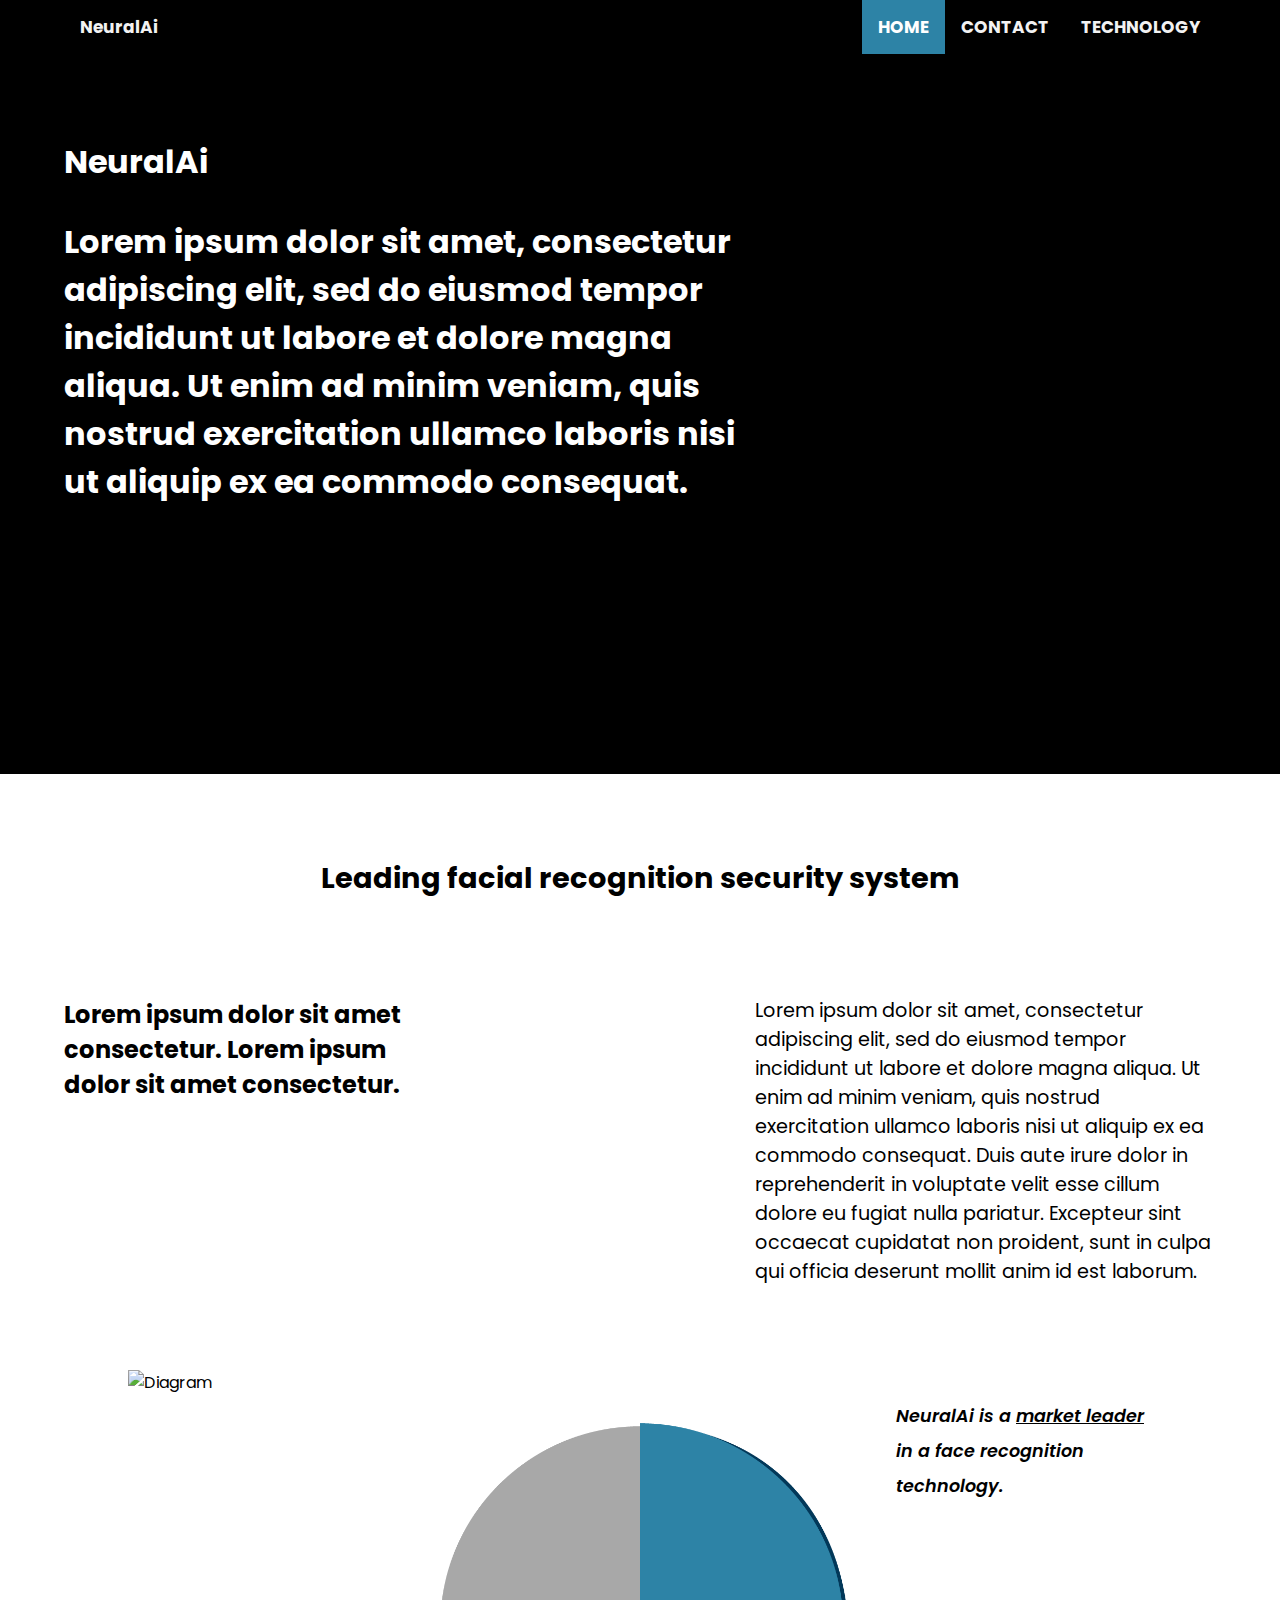
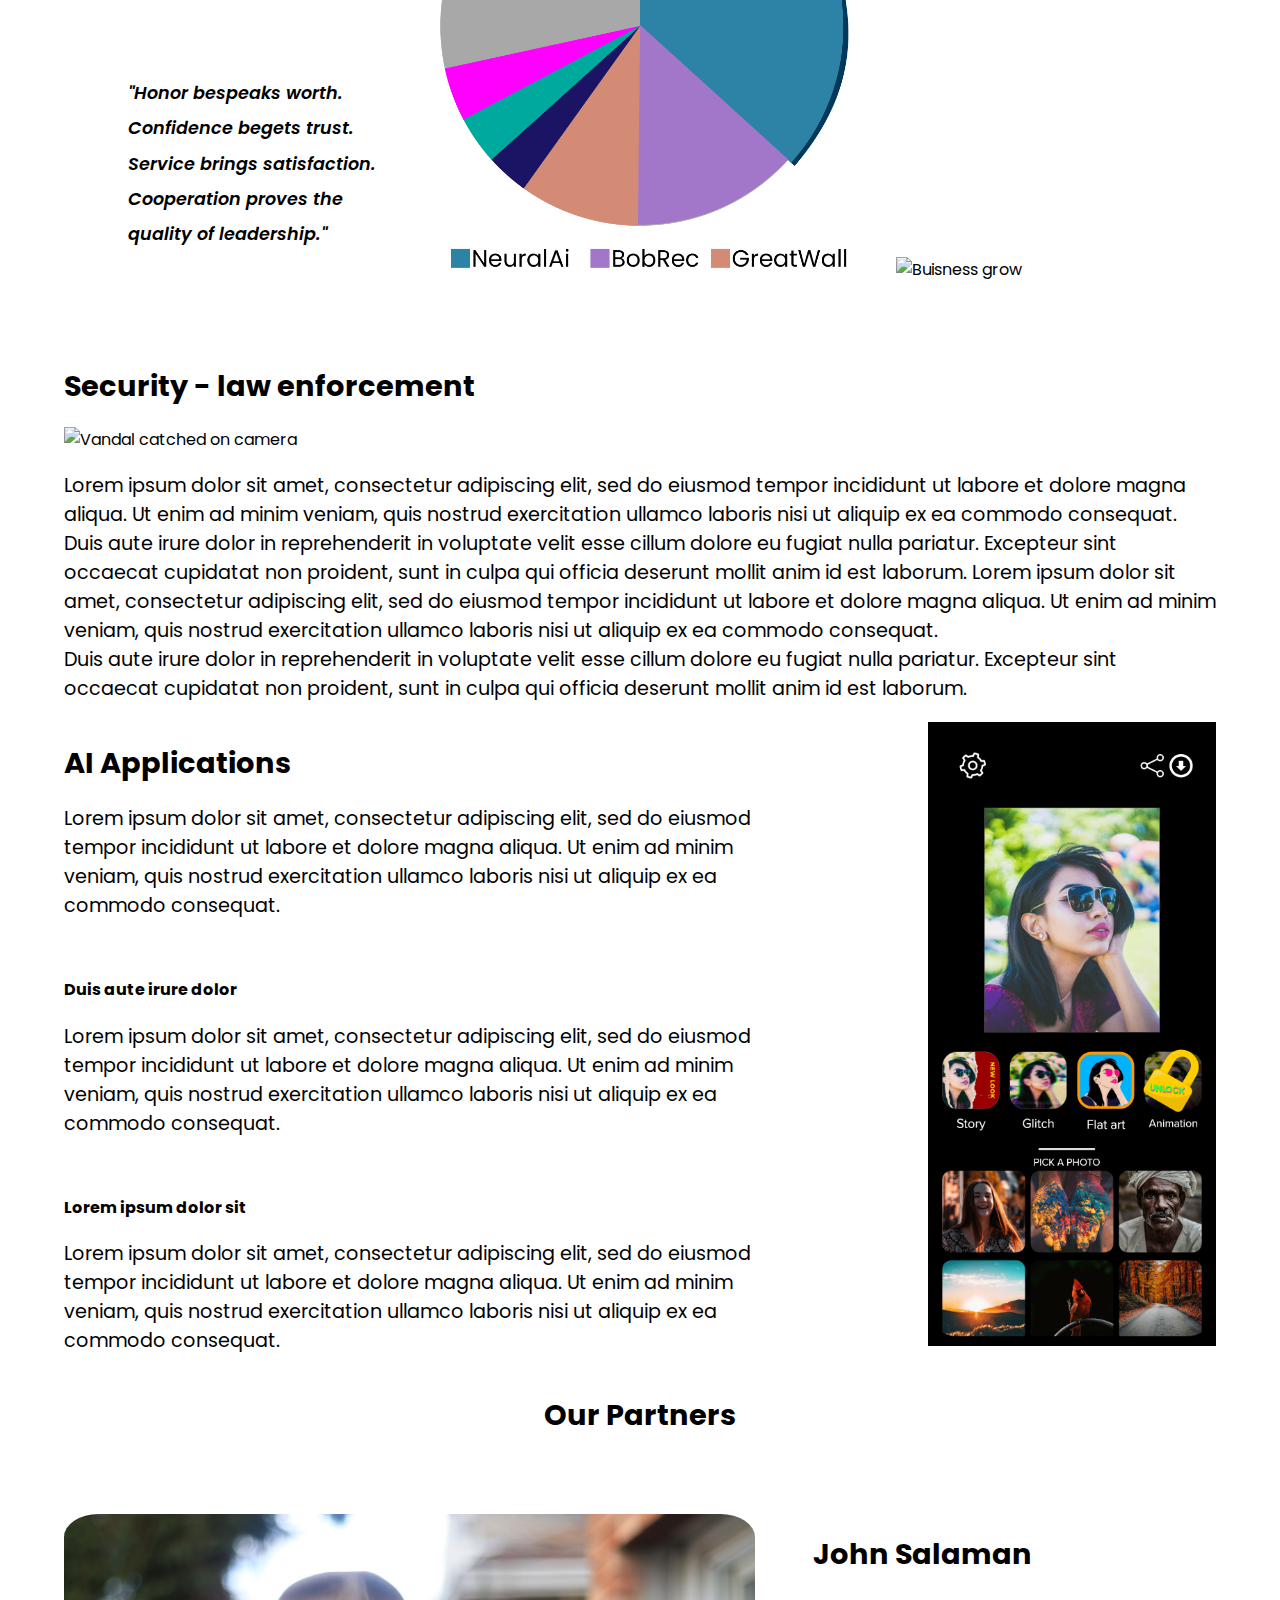
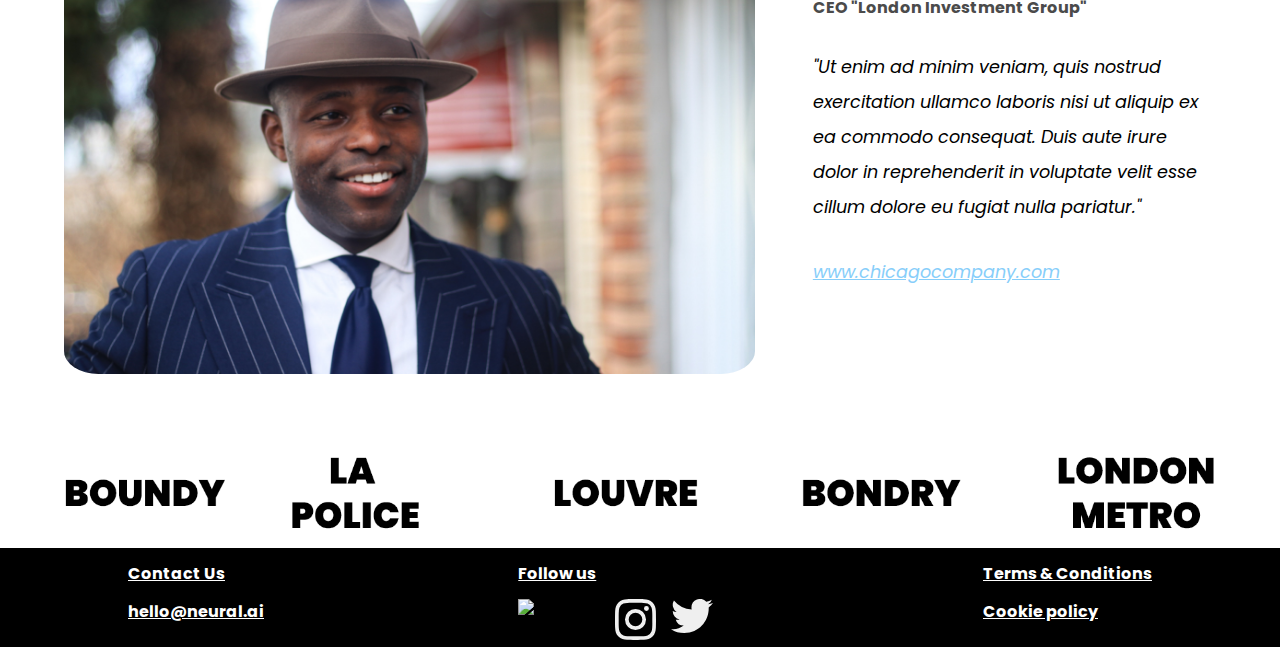
==== commit 1bfdab9c: "NewFile" ====
--- a/index.html
+++ b/index.html
@@ -67,7 +67,7 @@
                 <div class="flex-items25">
                     <div class="flex-row">
                             <div class="diagramImage">
-                                <img  class="pain" src="Images/forbes.png" alt="Diagram">
+                                <img  class="pain" src="images/forbes.png" alt="Diagram">
                             </div>
                         </div>
 
@@ -84,7 +84,7 @@
 
                 <div class="flex-items50">
                     <div class="diagramImage">
-                        <img  class="pain" src="Images/Diagram.png" alt="Diagram"></div>
+                        <img  class="pain" src="images/Diagram.png" alt="Diagram"></div>
                 </div>
 
                 <div class="flex-items25">
@@ -98,7 +98,7 @@
 
                         <div class="flex-row">
                             <div class="diagramImage">
-                                <img  class="pain" src="Images/GoodPerspective.png" alt="Buisness grow">
+                                <img  class="pain" src="images/GoodPerspective.png" alt="Buisness grow">
                             </div>
                         </div>
                 </div>
@@ -109,7 +109,7 @@
             <h1>Security - law enforcement</h1>
             <div class="upperShowcase">
                 <div class="leftUpperShowcaseImage">
-                    <img  class="pain" src="Images/CriminalRecorded.png" alt="Vandal catched on camera">
+                    <img  class="pain" src="images/CriminalRecorded.png" alt="Vandal catched on camera">
                 </div>
 
                 <div class="rightUpperShowcaseText">
@@ -129,8 +129,8 @@
                     <p>Lorem ipsum dolor sit amet, consectetur adipiscing elit, sed do eiusmod tempor incididunt ut labore et dolore magna aliqua. Ut enim ad minim veniam, quis nostrud exercitation ullamco laboris nisi ut aliquip ex ea commodo consequat. </p>
                 </div>
                 <div class="rightBottomShowcaseImage">
-                    <img  class="pain smallScreenImage" src="Images/3Screen.png" alt="Face Application Transformer">
-                    <img  class="pain bigScreenGif" src="Images/portraitMixing.gif" alt="Gif">
+                    <img  class="pain smallScreenImage" src="images/3Screen.png" alt="Face Application Transformer">
+                    <img  class="pain bigScreenGif" src="images/portraitMixing.gif" alt="Gif">
                 </div>
             </div>
         </div>
@@ -139,7 +139,7 @@
             <h1 class="centerText">Our Partners</h1>
             <div class="flexWrapper paddingTop5">
                 <div class="partnerphoto"> 
-                    <img  class="pain borderRadius" src="Images/dapper-joe-RBE8ZZV.jpg" alt="Investor">
+                    <img  class="pain borderRadius" src="images/dapper-joe-RBE8ZZV.jpg" alt="Investor">
                 </div>
 
                 <div class="partnerText"> 
@@ -152,7 +152,7 @@
         </div>
 
         <div class="sectionWidth paddingTop5">
-            <img  class="pain borderRadius" src="Images/partnerList.png" alt="partnerlist">
+            <img  class="pain borderRadius" src="images/partnerList.png" alt="partnerlist">
         </div>
 </body>
 <footer>
@@ -165,13 +165,13 @@
             <h2 class="footerLink">Follow us</h2>
             <div class="socialLinks">
                 <div class="socialIcons">
-                    <a href="https://www.facebook.com/oleg.shestakov.148"><img  class="icons" src="Images/Icon awesome-facebook.svg" alt="facebook"></a>
+                    <a href="https://www.facebook.com/oleg.shestakov.148"><img  class="icons" src="images/Icon awesome-facebook.svg" alt="facebook"></a>
                 </div>
                 <div class="socialIcons">
-                    <a href="https://www.instagram.com/olee_art/"><img  class="icons" src="Images/Icon awesome-instagram.svg" alt="insta"></a>
+                    <a href="https://www.instagram.com/olee_art/"><img  class="icons" src="images/Icon awesome-instagram.svg" alt="insta"></a>
                 </div>
                 <div class="socialIcons">
-                    <a href="https://twitter.com/ecsaonline?lang=en"><img  class="icons" src="Images/Icon awesome-twitter.svg" alt="twitter"></a>
+                    <a href="https://twitter.com/ecsaonline?lang=en"><img  class="icons" src="images/Icon awesome-twitter.svg" alt="twitter"></a>
                 </div>
             </div>
         </div>
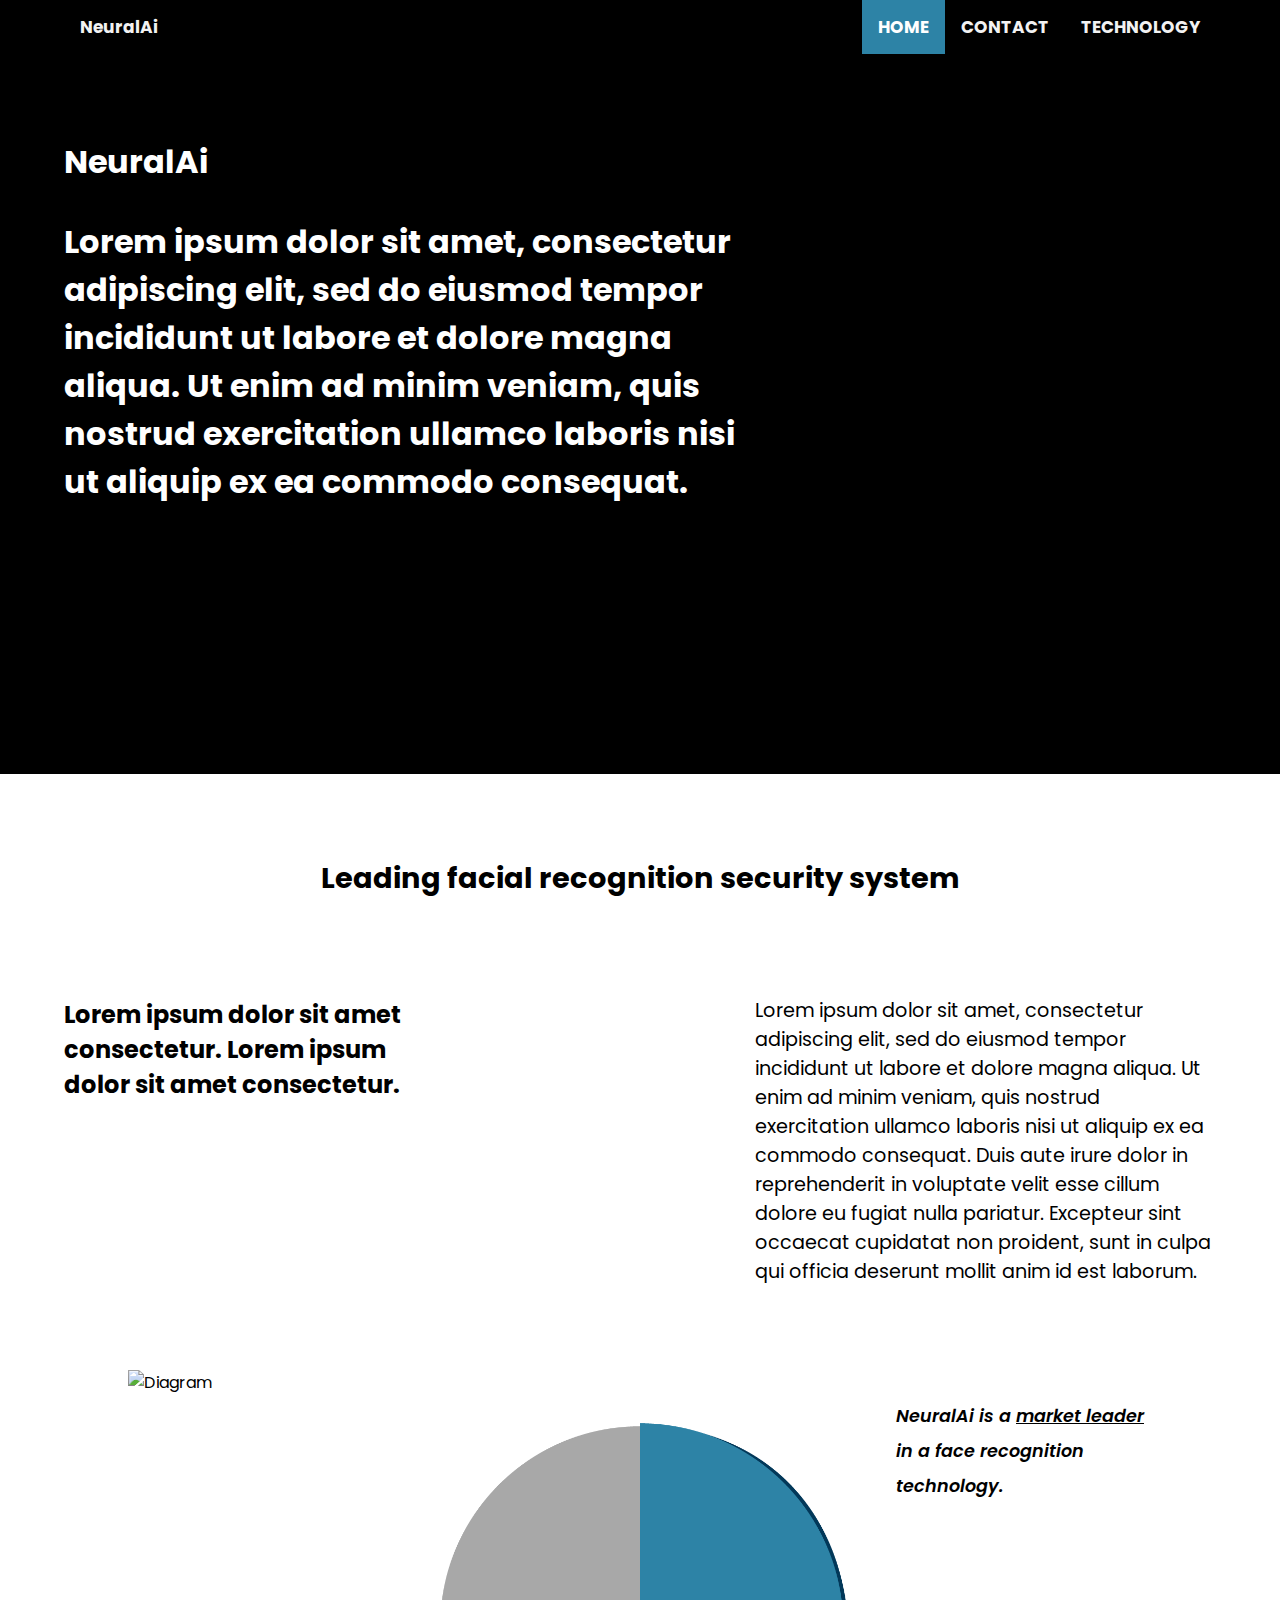
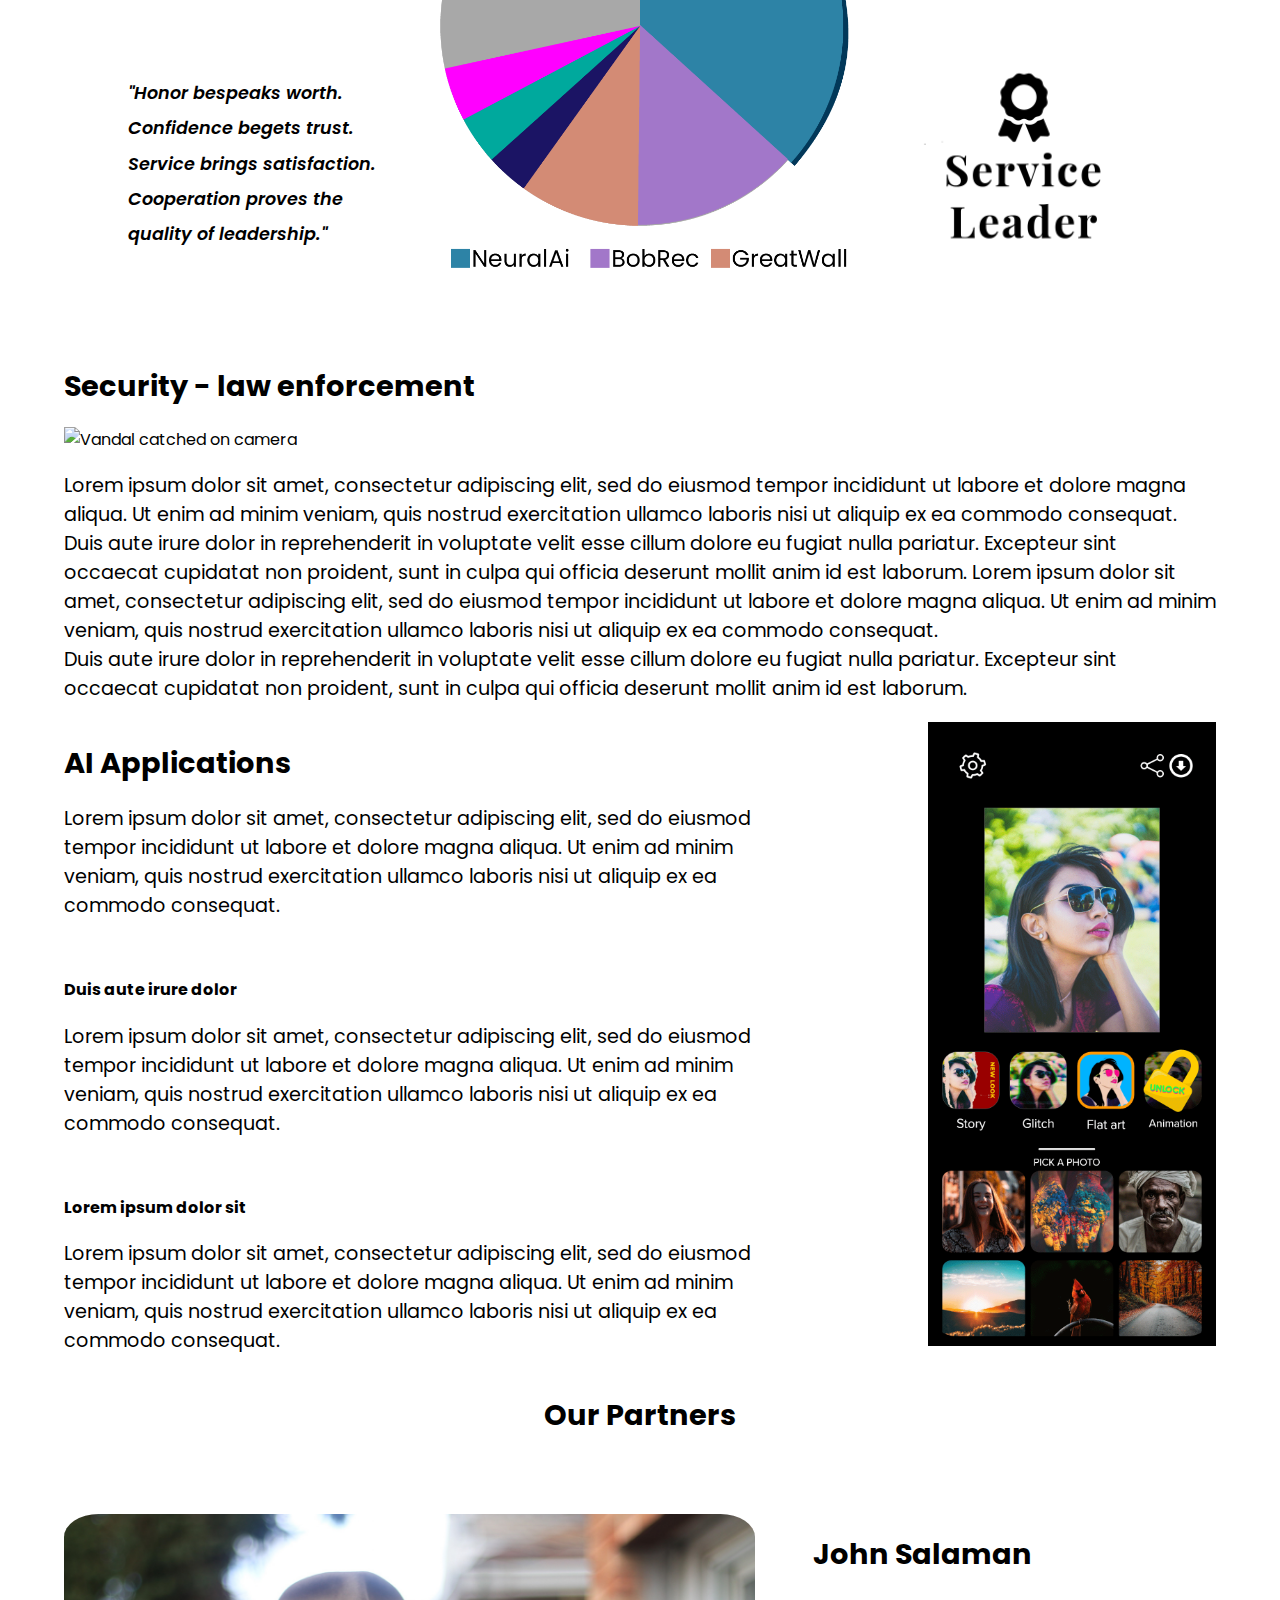
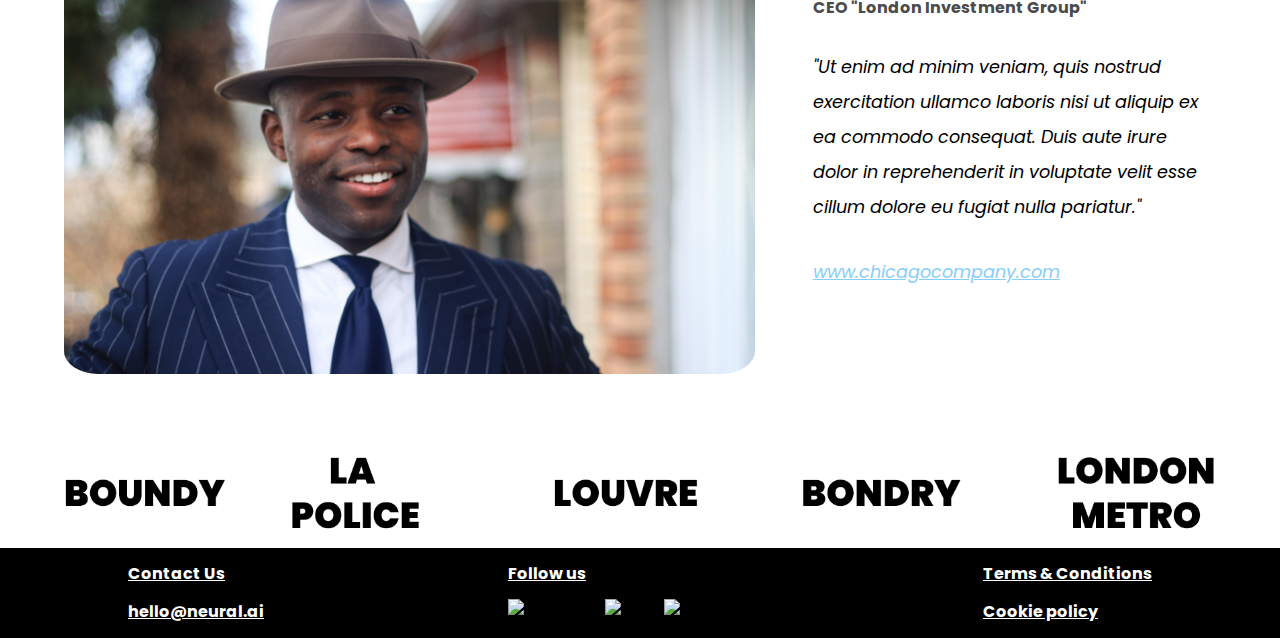
==== commit e1ef211e: "back" ====
--- a/index.html
+++ b/index.html
@@ -26,7 +26,7 @@
         <div class="topnav" id="myTopnav">
             <a  href="index.html" id="logo">NeuralAi</a>
             <a  href="tech.html">TECHNOLOGY</a>
-            <a  href="Contact.html">CONTACT</a>
+            <a  href="contact.html">CONTACT</a>
             <a  class="active" href="index.html">HOME</a>
             
             <a href="javascript:void(0);" class="icon" onclick="myFunction()">
@@ -98,7 +98,7 @@
 
                         <div class="flex-row">
                             <div class="diagramImage">
-                                <img  class="pain" src="images/GoodPerspective.png" alt="Buisness grow">
+                                <img  class="pain" src="images/goodperspective.png" alt="Buisness grow">
                             </div>
                         </div>
                 </div>
@@ -109,7 +109,7 @@
             <h1>Security - law enforcement</h1>
             <div class="upperShowcase">
                 <div class="leftUpperShowcaseImage">
-                    <img  class="pain" src="images/CriminalRecorded.png" alt="Vandal catched on camera">
+                    <img  class="pain" src="images/criminalrecorded.png" alt="Vandal catched on camera">
                 </div>
 
                 <div class="rightUpperShowcaseText">
@@ -165,13 +165,13 @@
             <h2 class="footerLink">Follow us</h2>
             <div class="socialLinks">
                 <div class="socialIcons">
-                    <a href="https://www.facebook.com/oleg.shestakov.148"><img  class="icons" src="images/Icon awesome-facebook.svg" alt="facebook"></a>
+                    <a href="https://www.facebook.com/oleg.shestakov.148"><img  class="icons" src="images/facebook.svg" alt="facebook"></a>
                 </div>
                 <div class="socialIcons">
-                    <a href="https://www.instagram.com/olee_art/"><img  class="icons" src="images/Icon awesome-instagram.svg" alt="insta"></a>
+                    <a href="https://www.instagram.com/olee_art/"><img  class="icons" src="images/instagram.svg" alt="insta"></a>
                 </div>
                 <div class="socialIcons">
-                    <a href="https://twitter.com/ecsaonline?lang=en"><img  class="icons" src="images/Icon awesome-twitter.svg" alt="twitter"></a>
+                    <a href="https://twitter.com/ecsaonline?lang=en"><img  class="icons" src="images/twitter.svg" alt="twitter"></a>
                 </div>
             </div>
         </div>
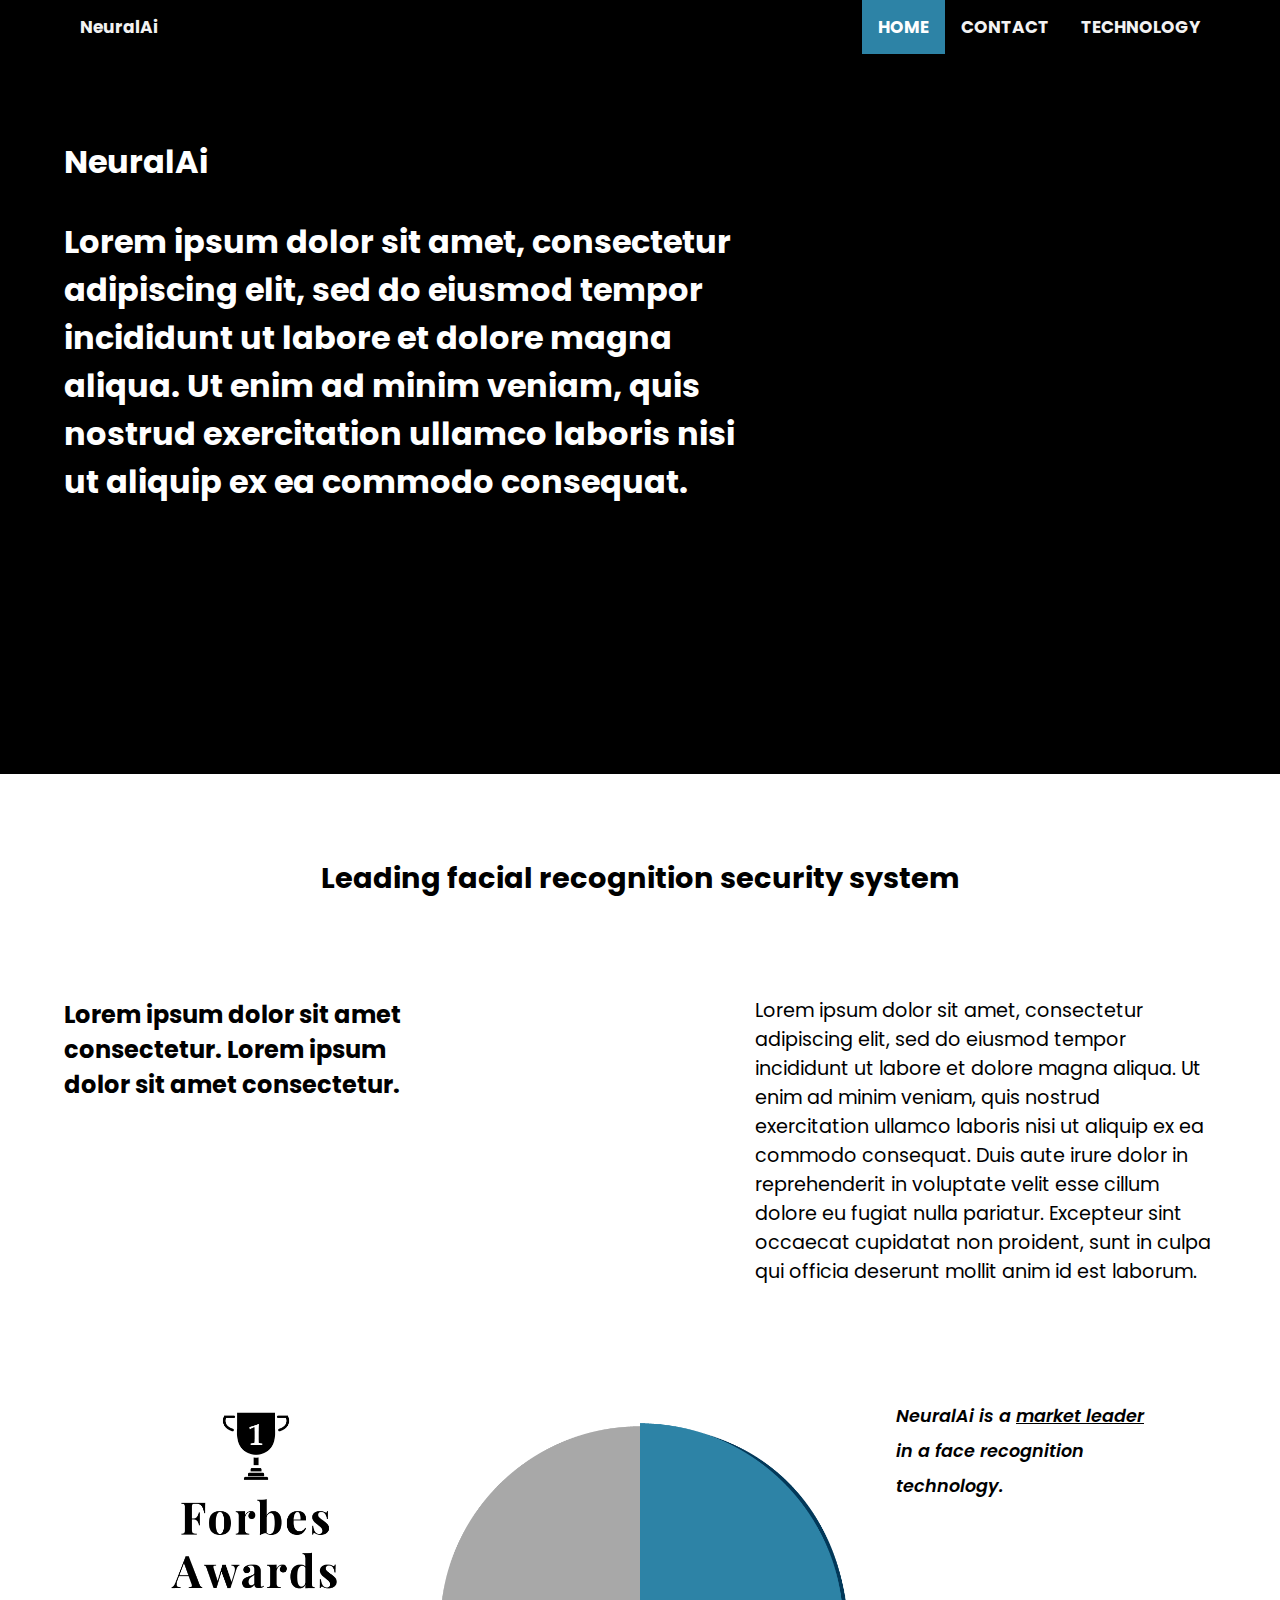
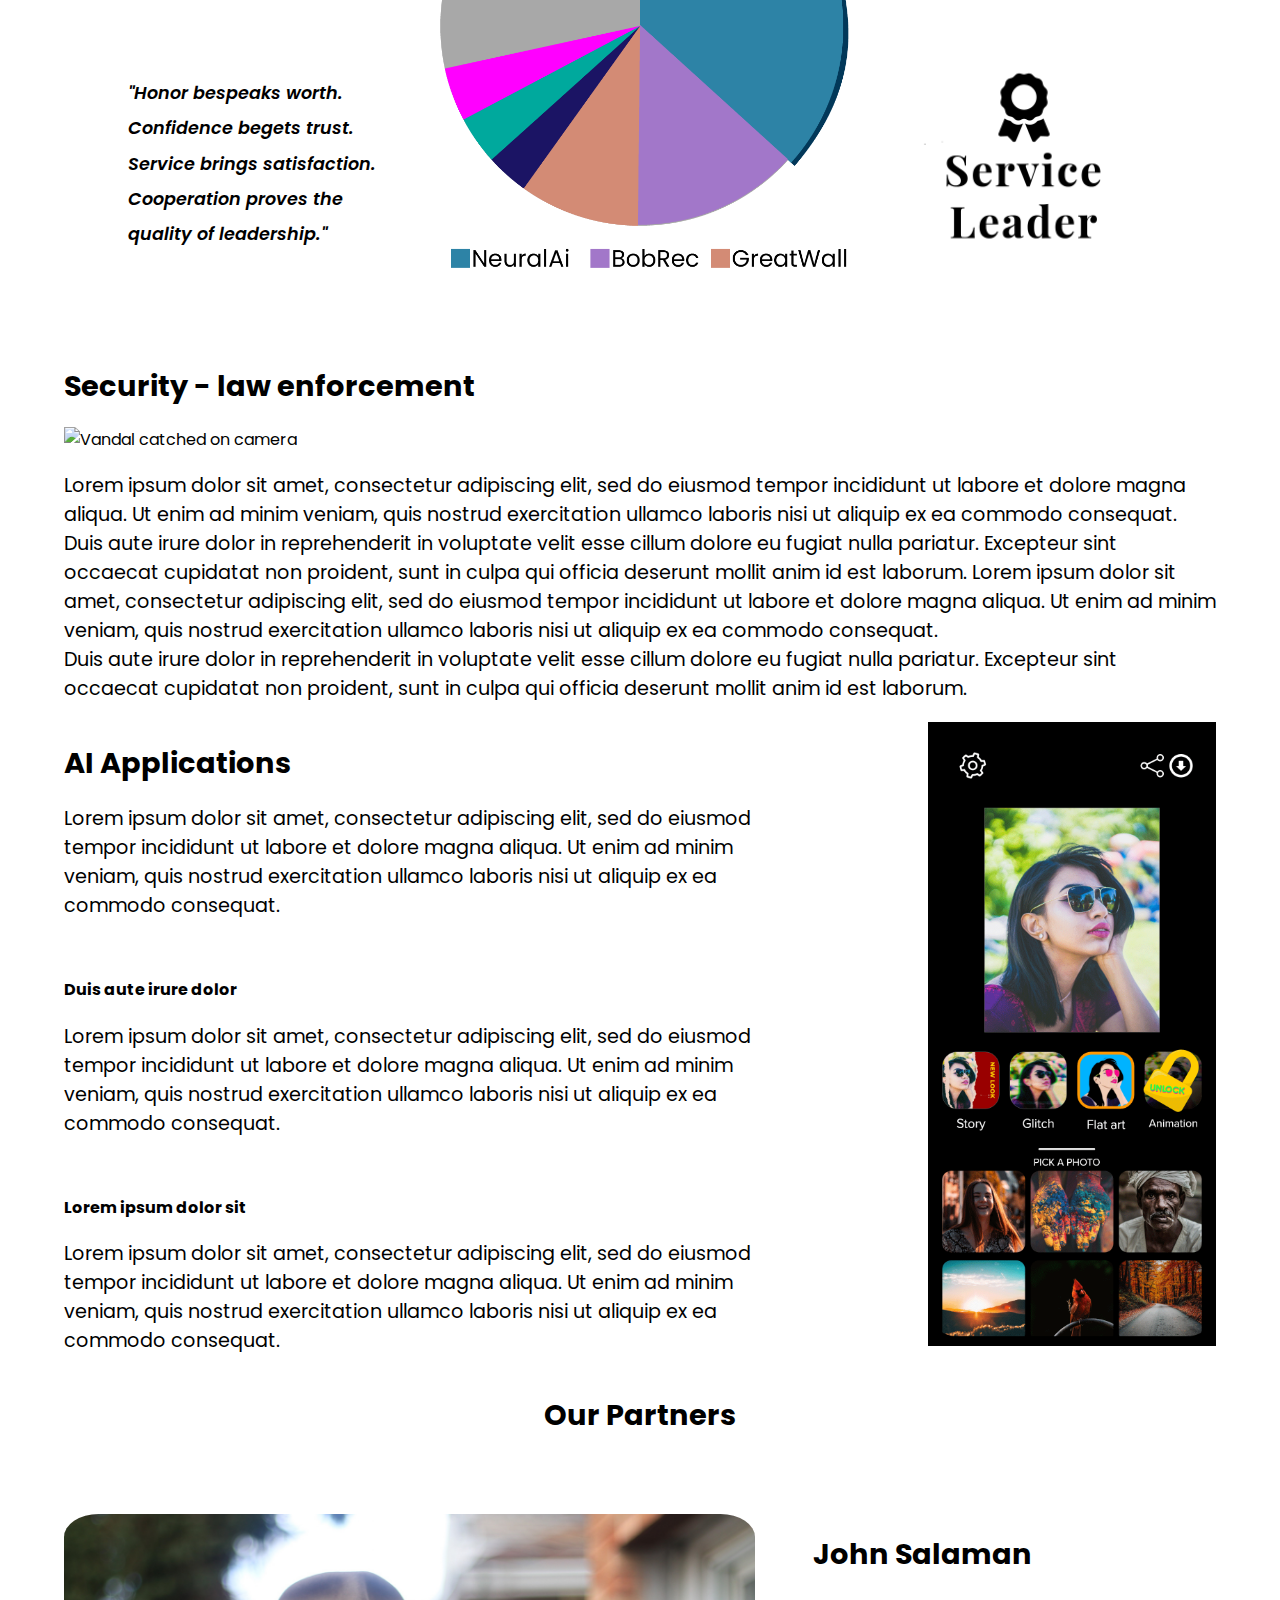
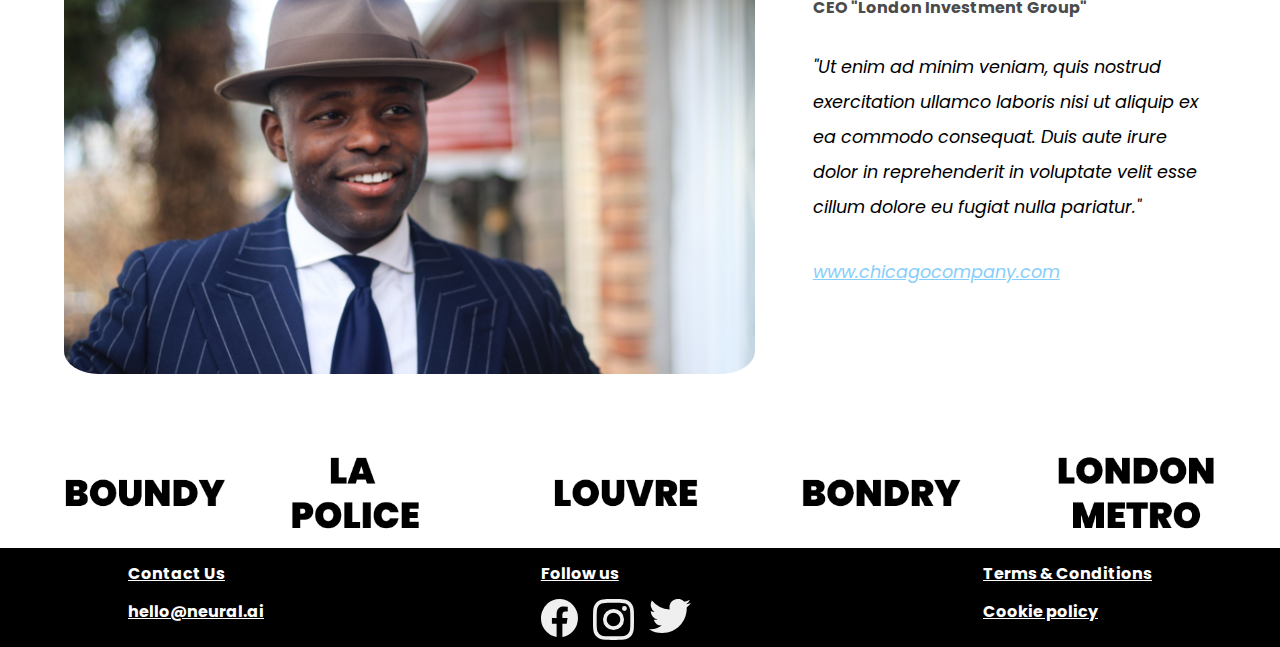
==== commit 177540e7: "Editing" ====
--- a/index.html
+++ b/index.html
@@ -113,7 +113,7 @@
                 </div>
 
                 <div class="rightUpperShowcaseText">
-                        <p>Lorem ipsum dolor sit amet, consectetur adipiscing elit, sed do eiusmod tempor incididunt ut labore et dolore magna aliqua. Ut enim ad minim veniam, quis nostrud exercitation ullamco laboris nisi ut aliquip ex ea commodo consequat. </br>    Duis aute irure dolor in reprehenderit in voluptate velit esse cillum dolore eu fugiat nulla pariatur. Excepteur sint occaecat cupidatat non proident, sunt in culpa qui officia deserunt mollit anim id est laborum. Lorem ipsum dolor sit amet, consectetur adipiscing elit, sed do eiusmod tempor incididunt ut labore et dolore magna aliqua. Ut enim ad minim veniam, quis nostrud exercitation ullamco laboris nisi ut aliquip ex ea commodo consequat.</br>   Duis aute irure dolor in reprehenderit in voluptate velit esse cillum dolore eu fugiat nulla pariatur. Excepteur sint occaecat cupidatat non proident, sunt in culpa qui officia deserunt mollit anim id est laborum. </p>
+                        <p>Lorem ipsum dolor sit amet, consectetur adipiscing elit, sed do eiusmod tempor incididunt ut labore et dolore magna aliqua. Ut enim ad minim veniam, quis nostrud exercitation ullamco laboris nisi ut aliquip ex ea commodo consequat. <br>    Duis aute irure dolor in reprehenderit in voluptate velit esse cillum dolore eu fugiat nulla pariatur. Excepteur sint occaecat cupidatat non proident, sunt in culpa qui officia deserunt mollit anim id est laborum. Lorem ipsum dolor sit amet, consectetur adipiscing elit, sed do eiusmod tempor incididunt ut labore et dolore magna aliqua. Ut enim ad minim veniam, quis nostrud exercitation ullamco laboris nisi ut aliquip ex ea commodo consequat.<br>   Duis aute irure dolor in reprehenderit in voluptate velit esse cillum dolore eu fugiat nulla pariatur. Excepteur sint occaecat cupidatat non proident, sunt in culpa qui officia deserunt mollit anim id est laborum. </p>
                 </div>
             </div>
 
@@ -154,7 +154,7 @@
         <div class="sectionWidth paddingTop5">
             <img  class="pain borderRadius" src="images/partnerList.png" alt="partnerlist">
         </div>
-</body>
+
 <footer>
     <div class="footerWraper">
         <div class="footerColumn">
@@ -183,6 +183,7 @@
         </div>
     </div>
 </footer>
+<script src="scripts.js"></script>
+</body>
 
-<script src="scripts.js"></script>
 </html>
--- a/style.css
+++ b/style.css
@@ -190,7 +190,7 @@
     width: 100%;
     height: 80vh;
     background: black;
-    background-image: url("Images/ReadyPoster.png");
+    background-image: url("images/ReadyPoster.png");
     background-repeat: no-repeat;
     /*background-attachment: fixed;*/
     background-position: center;
@@ -376,7 +376,7 @@
     width: auto;
     height: 100vh;
     
-    background-image: url("Images/ContactBanner.png"); 
+    background-image: url("images/ContactBanner.png"); 
     background-repeat: no-repeat;
     background-size:cover;
     /*background-attachment: fixed;*/
@@ -478,10 +478,7 @@
   width: 100%;
   height: 80vh;
   background: #D0E9F2;
-  background-image: url("Images/BackgroundPosterImage.png");
-  -webkit-background-size: cover;
-  -moz-background-size: cover;
-  -o-background-size: cover;
+  background-image: url("images/BackgroundPosterImage.png");
   background-size: cover;
 }
 
@@ -523,10 +520,7 @@
 .techSpanner{
   width: 100%;
   height: 30vh;
-  background-image: url("Images/slideshow/data-centre-QHE8FNP.jpg.png");
-  -webkit-background-size: cover;
-  -moz-background-size: cover;
-  -o-background-size: cover;
+  background-image: url("images/slideshow/data-centre-QHE8FNP.jpg.png");
   background-size: cover;
 }
 .flexTechOffer {
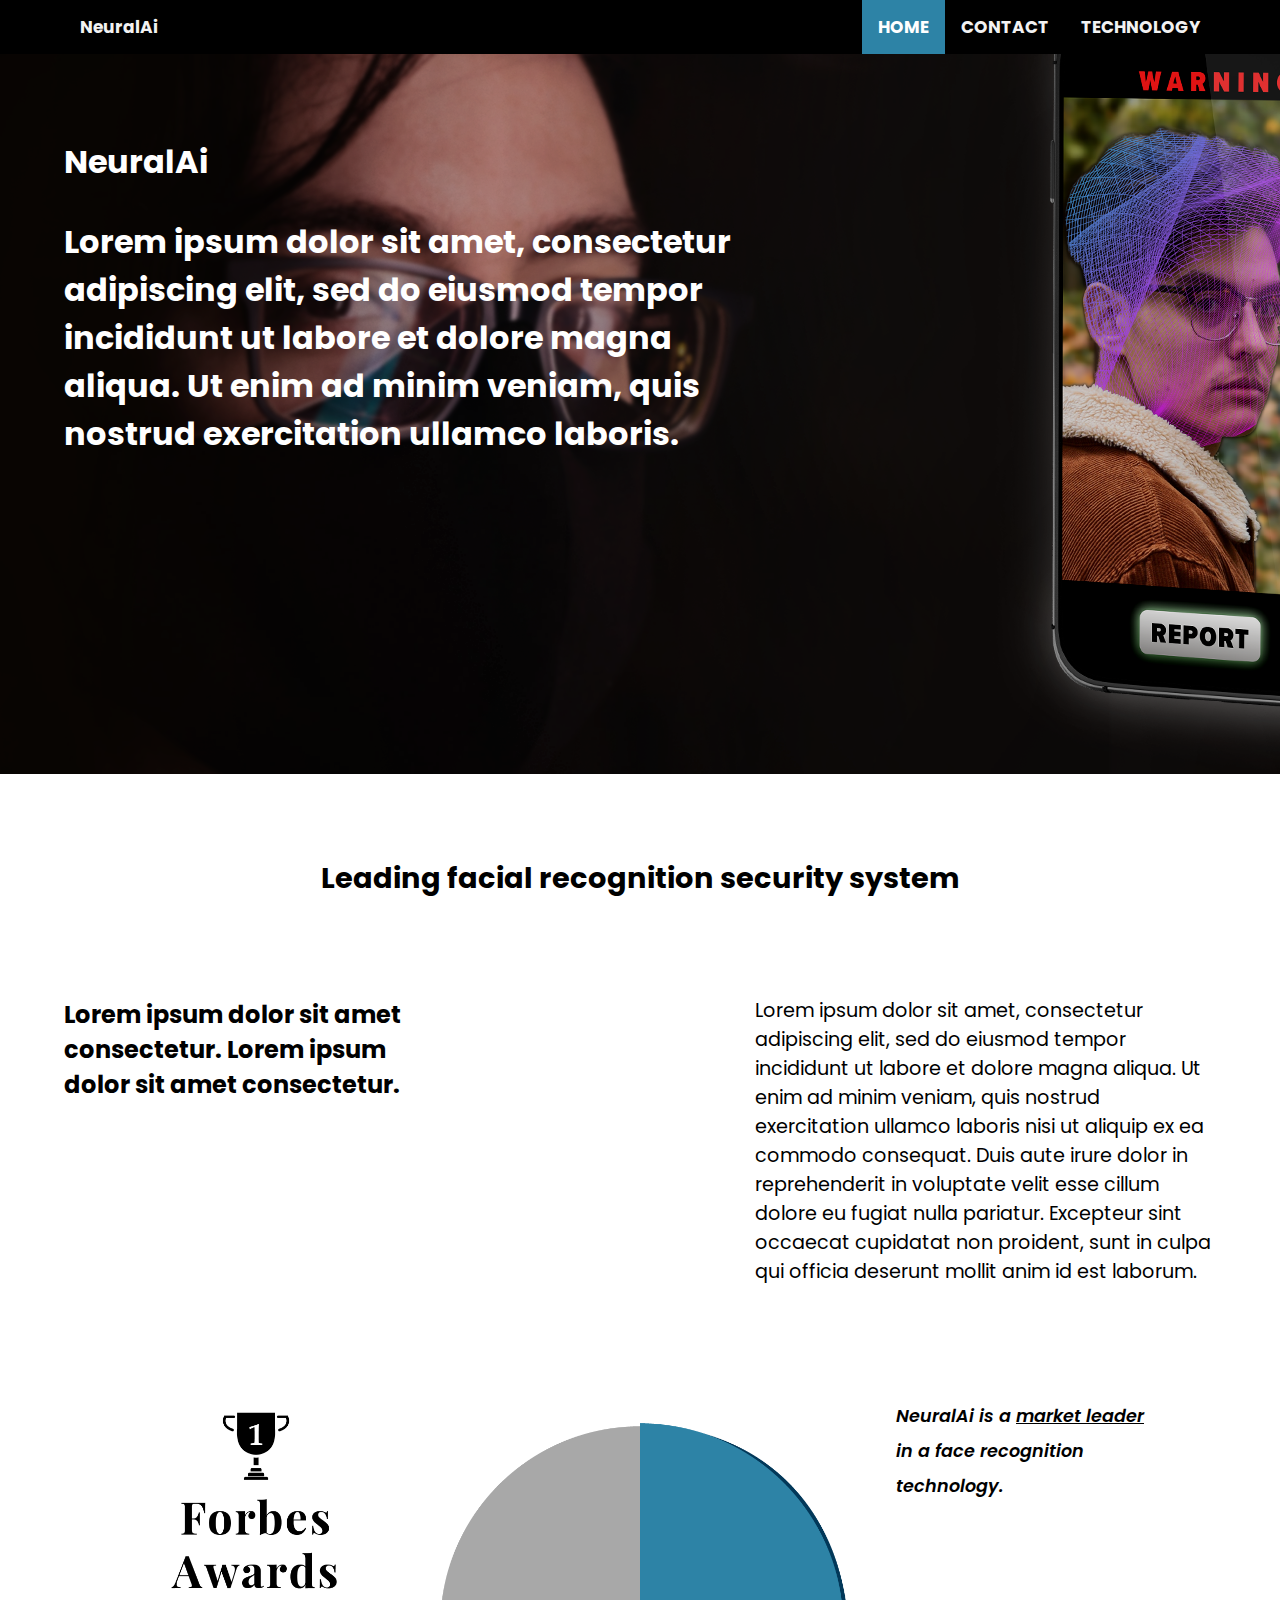
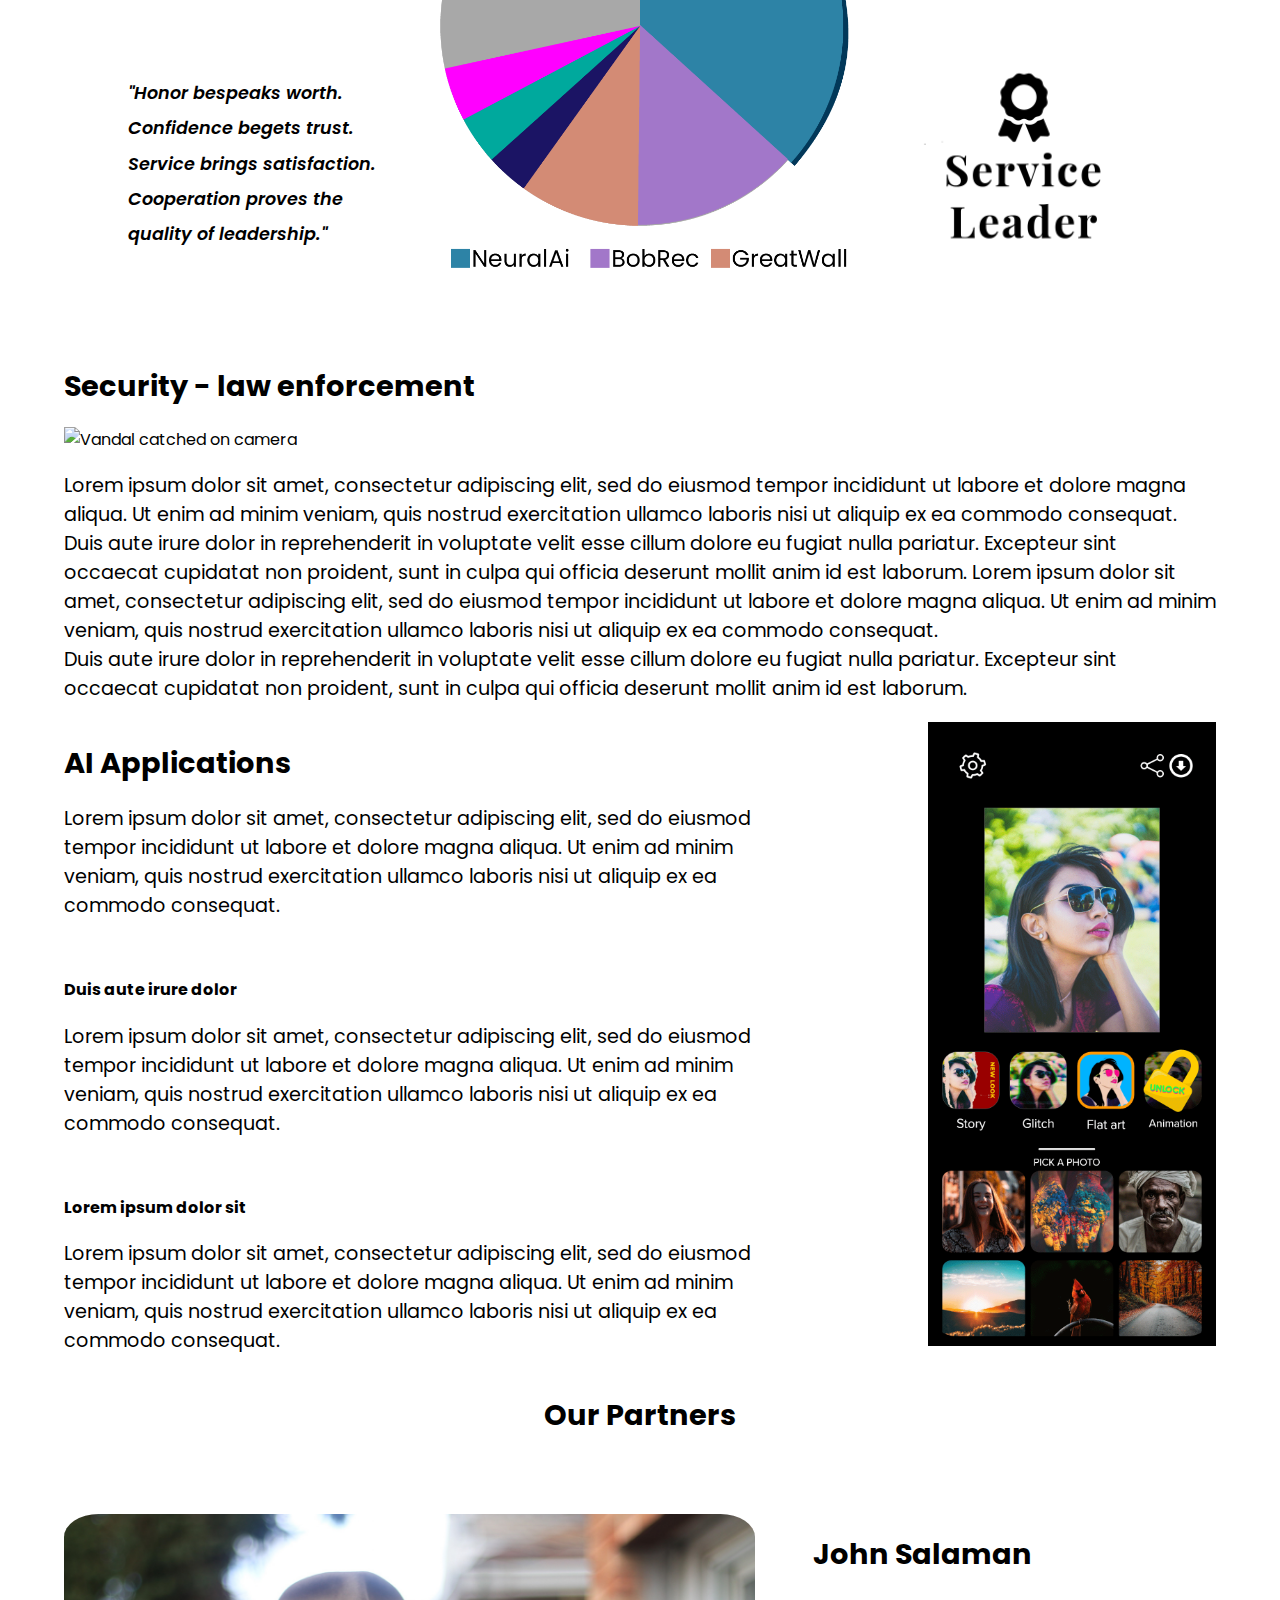
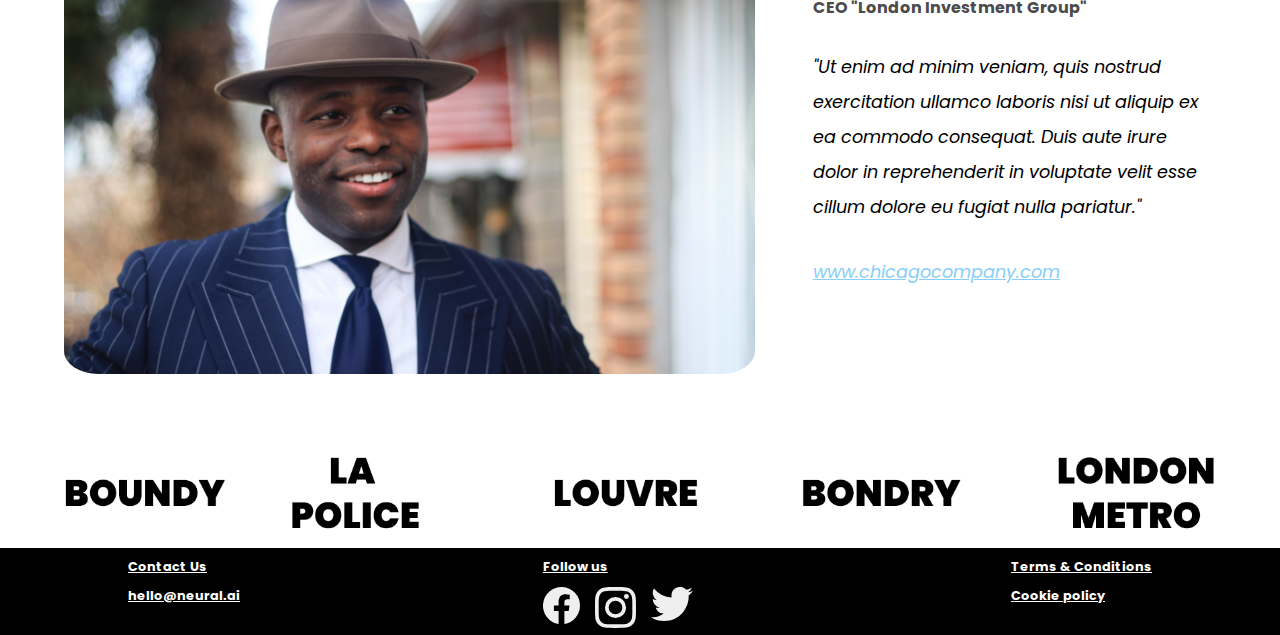
==== commit e549494a: "Update index.html" ====
--- a/index.html
+++ b/index.html
@@ -40,7 +40,7 @@
             <div class="sectionWidth">
                 <div class="posterText">
                 <h2>NeuralAi</h2>
-                <h3>Lorem ipsum dolor sit amet, consectetur adipiscing elit, sed do eiusmod tempor incididunt ut labore et dolore magna aliqua. Ut enim ad minim veniam, quis nostrud exercitation ullamco laboris nisi ut aliquip ex ea commodo consequat.</h3>
+                <h3>Lorem ipsum dolor sit amet, consectetur adipiscing elit, sed do eiusmod tempor incididunt ut labore et dolore magna aliqua. Ut enim ad minim veniam, quis nostrud exercitation ullamco laboris.</h3>
             </div>
         </div>
         </section>
@@ -129,7 +129,7 @@
                     <p>Lorem ipsum dolor sit amet, consectetur adipiscing elit, sed do eiusmod tempor incididunt ut labore et dolore magna aliqua. Ut enim ad minim veniam, quis nostrud exercitation ullamco laboris nisi ut aliquip ex ea commodo consequat. </p>
                 </div>
                 <div class="rightBottomShowcaseImage">
-                    <img  class="pain smallScreenImage" src="images/3Screen.png" alt="Face Application Transformer">
+                    <img  class="pain smallScreenImage" src="images/threescreen.png" alt="Face Application Transformer">
                     <img  class="pain bigScreenGif" src="images/portraitMixing.gif" alt="Gif">
                 </div>
             </div>
--- a/style.css
+++ b/style.css
@@ -101,7 +101,7 @@
 
 .footerLink{
     color:white;
-    size: 0.8em;
+    font-size: 0.8em;
     text-decoration: underline;
 }
 
@@ -190,7 +190,7 @@
     width: 100%;
     height: 80vh;
     background: black;
-    background-image: url("images/ReadyPoster.png");
+    background-image: url("images/readyPoster.png");
     background-repeat: no-repeat;
     /*background-attachment: fixed;*/
     background-position: center;
@@ -282,7 +282,7 @@
 
   .flex-items50 img{
     object-fit: contain;
-    size: 50%;
+    
     align-content: center;
   }
 
@@ -376,7 +376,7 @@
     width: auto;
     height: 100vh;
     
-    background-image: url("images/ContactBanner.png"); 
+    background-image: url("images/contactbanner.png"); 
     background-repeat: no-repeat;
     background-size:cover;
     /*background-attachment: fixed;*/
@@ -423,7 +423,7 @@
     border: 1px solid #ccc; 
     border-radius: 4px; 
     box-sizing: border-box; 
-    margin: 6px, auto, 16px, auto; 
+    margin: 6px auto 16px auto; 
     
  
   }
@@ -434,7 +434,7 @@
     border: 1px solid #ccc; 
     border-radius: 4px; 
     box-sizing: border-box; 
-    margin: 6px, auto, 16px, auto; 
+    margin: 6px auto 16px auto; 
     
  
   }
@@ -478,7 +478,10 @@
   width: 100%;
   height: 80vh;
   background: #D0E9F2;
-  background-image: url("images/BackgroundPosterImage.png");
+  background-image: url("images/backgroundposterImage.png");
+  -webkit-background-size: cover;
+  -moz-background-size: cover;
+  -o-background-size: cover;
   background-size: cover;
 }
 
@@ -521,6 +524,9 @@
   width: 100%;
   height: 30vh;
   background-image: url("images/slideshow/data-centre-QHE8FNP.jpg.png");
+  -webkit-background-size: cover;
+  -moz-background-size: cover;
+  -o-background-size: cover;
   background-size: cover;
 }
 .flexTechOffer {
